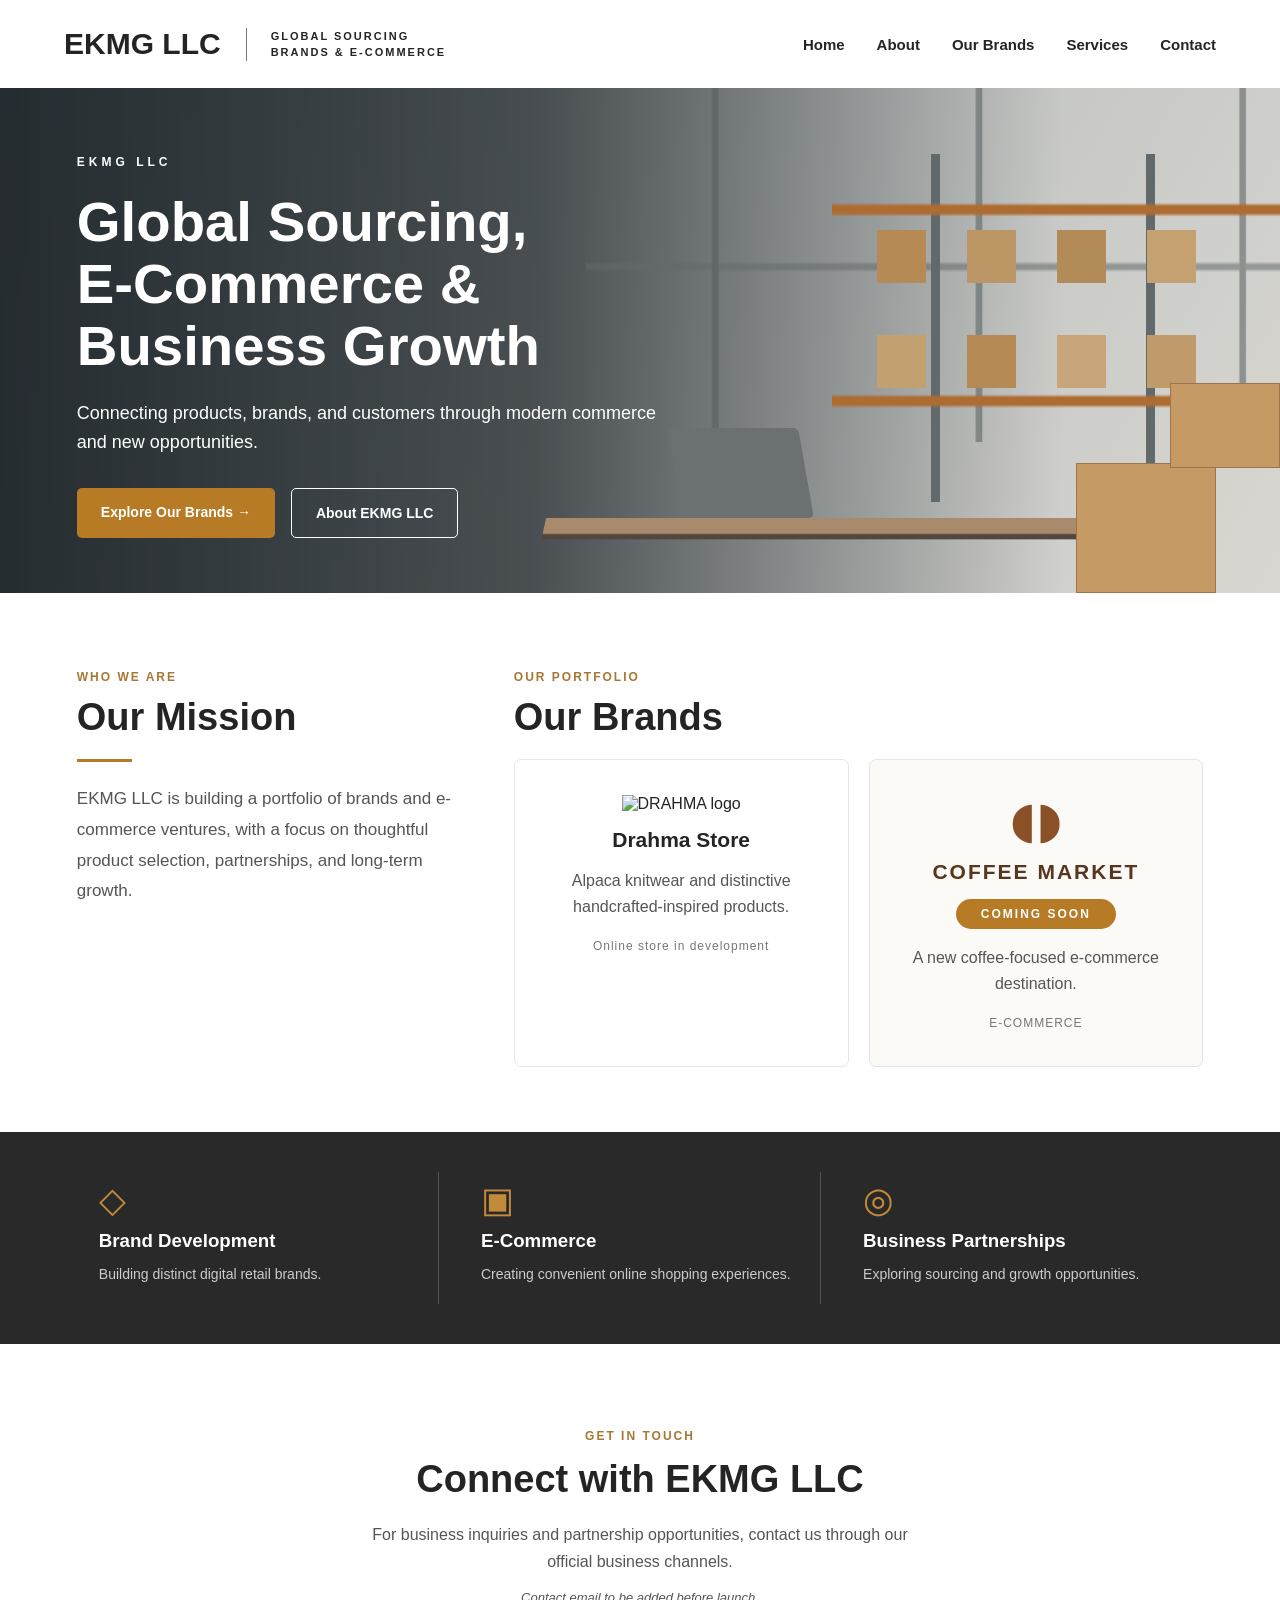
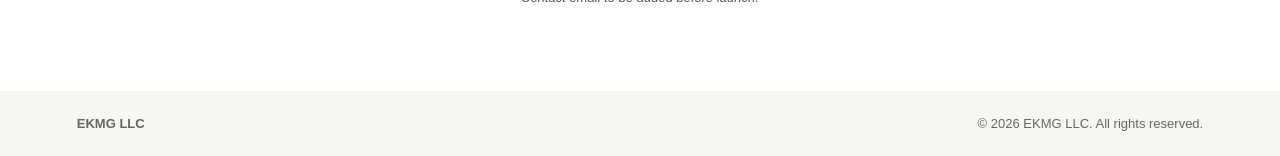
==== index.html @ 6b318850 "Add files via upload" ====
<!doctype html><html lang="en"><head><meta charset="utf-8"><meta name="viewport" content="width=device-width,initial-scale=1"><meta name="description" content="EKMG LLC — global sourcing, brands and e-commerce."><title>EKMG LLC | Brands & E-Commerce</title><link rel="stylesheet" href="styles.css"></head><body><header class="top"><a class="brand" href="#home">EKMG LLC <span>GLOBAL SOURCING<br>BRANDS & E-COMMERCE</span></a><button class="menu" aria-label="Toggle navigation" aria-expanded="false">☰</button><nav id="nav"><a href="#home">Home</a><a href="#about">About</a><a href="#brands">Our Brands</a><a href="#services">Services</a><a href="#contact">Contact</a></nav></header><main><section id="home" class="hero"><div class="scene" aria-hidden="true"><div class="windows"></div><div class="shelves"><i></i><i></i><i></i><i></i></div><div class="desk"></div><div class="laptop"></div><div class="box b1"></div><div class="box b2"></div></div><div class="hero-content"><p class="eyebrow">EKMG LLC</p><h1>Global Sourcing,<br>E-Commerce &<br>Business Growth</h1><p>Connecting products, brands, and customers through modern commerce and new opportunities.</p><div class="actions"><a class="btn gold" href="#brands">Explore Our Brands →</a><a class="btn outline" href="#about">About EKMG LLC</a></div></div></section><section class="intro" id="about"><div class="mission"><p class="eyebrow dark">WHO WE ARE</p><h2>Our Mission</h2><div class="rule"></div><p>EKMG LLC is building a portfolio of brands and e-commerce ventures, with a focus on thoughtful product selection, partnerships, and long-term growth.</p></div><div id="brands" class="brands"><p class="eyebrow dark">OUR PORTFOLIO</p><h2>Our Brands</h2><div class="brand-grid"><article class="brand-card"><img class="drahma" src="assets/drahma-logo.png" alt="DRAHMA logo"><h3>Drahma Store</h3><p>Alpaca knitwear and distinctive handcrafted-inspired products.</p><span class="small-note">Online store in development</span></article><article class="brand-card coffee"><div class="bean" aria-hidden="true">◖◗</div><h3>COFFEE MARKET</h3><span class="coming">COMING SOON</span><p>A new coffee-focused e-commerce destination.</p><span class="small-note">E-COMMERCE</span></article></div></div></section><section class="features" id="services"><div><span>◇</span><h3>Brand Development</h3><p>Building distinct digital retail brands.</p></div><div><span>▣</span><h3>E-Commerce</h3><p>Creating convenient online shopping experiences.</p></div><div><span>◎</span><h3>Business Partnerships</h3><p>Exploring sourcing and growth opportunities.</p></div></section><section id="contact" class="contact"><p class="eyebrow dark">GET IN TOUCH</p><h2>Connect with EKMG LLC</h2><p>For business inquiries and partnership opportunities, contact us through our official business channels.</p><p class="contact-note">Contact email to be added before launch.</p></section></main><footer><strong>EKMG LLC</strong><span>© <span id="year"></span> EKMG LLC. All rights reserved.</span></footer><script src="script.js"></script></body></html>
---- styles.css ----
:root{--ink:#242424;--gold:#b77b26;--cream:#f7f6f3}*{box-sizing:border-box}html{scroll-behavior:smooth}body{margin:0;color:var(--ink);font-family:Arial,Helvetica,sans-serif;background:white}a{color:inherit;text-decoration:none}.top{min-height:88px;display:flex;align-items:center;justify-content:space-between;gap:24px;padding:18px max(5%,calc((100% - 1320px)/2));background:white}.brand{display:flex;align-items:center;gap:25px;font-weight:800;font-size:30px;white-space:nowrap}.brand span{border-left:1px solid #777;padding-left:24px;font-size:11px;letter-spacing:2px;line-height:1.5;font-weight:700}.top nav{display:flex;gap:32px;font-size:15px;font-weight:600}.top nav a:hover{color:var(--gold)}.menu{display:none}.hero{min-height:480px;position:relative;overflow:hidden;background:linear-gradient(90deg,rgba(22,29,33,.9),rgba(25,32,36,.72) 42%,rgba(31,39,42,.05) 83%),linear-gradient(120deg,#aab2b6,#e2e0da);display:flex;align-items:center}.hero-content{position:relative;z-index:2;color:white;padding:55px max(6%,calc((100% - 1320px)/2));max-width:850px}.eyebrow{letter-spacing:4px;font-size:12px;font-weight:700}.eyebrow.dark{color:#a77734;letter-spacing:2px}.hero h1{font-size:clamp(36px,4.4vw,64px);line-height:1.1;margin:22px 0}.hero-content>p:not(.eyebrow){max-width:580px;font-size:18px;line-height:1.6}.actions{display:flex;gap:16px;flex-wrap:wrap;margin-top:32px}.btn{display:inline-block;padding:16px 24px;border-radius:5px;font-weight:700;font-size:14px}.gold{background:var(--gold);color:white}.outline{border:1px solid white;color:white}.scene{position:absolute;inset:0;overflow:hidden}.windows{position:absolute;left:45%;right:0;top:0;height:70%;background:repeating-linear-gradient(90deg,transparent 0 18%,#555d5d 18.3% 19%,transparent 19.2% 38%),repeating-linear-gradient(0deg,transparent 0 48%,#646b6b 49% 50%,transparent 51% 100%);border-left:10px solid #53595a;opacity:.55}.shelves{position:absolute;left:65%;right:0;top:13%;bottom:18%;background:repeating-linear-gradient(0deg,transparent 0 27%,#ad6c31 28% 30%,transparent 31% 55%),repeating-linear-gradient(90deg,transparent 0 22%,#62696b 22% 24%,transparent 24% 48%)}.shelves i{position:absolute;width:11%;height:15%;background:#b58a55;top:22%;left:10%;box-shadow:90px 0 #bc9665,180px 0 #b38b59,270px 0 #c5a071,0 105px #c3a070,90px 105px #b58a55,180px 105px #c7a579,270px 105px #c09a6b}.desk{position:absolute;bottom:0;right:15%;height:15%;width:43%;background:linear-gradient(#a88b6c 0 20%,#51473c 22% 27%,transparent 29%);transform:skew(-12deg)}.laptop{position:absolute;bottom:15%;right:37%;width:130px;height:90px;background:#6b7070;transform:skew(10deg);border-radius:5px}.box{position:absolute;background:#c69a65;right:5%;bottom:0;width:140px;height:130px;box-shadow:inset 0 0 0 1px #9d744b}.b2{right:0;bottom:125px;width:110px;height:85px}.intro{max-width:1380px;margin:auto;display:grid;grid-template-columns:1fr 1.8fr;gap:54px;padding:65px 6%}.intro h2,.contact h2{font-size:38px;margin:12px 0 20px}.mission p:not(.eyebrow){line-height:1.8;color:#555;font-size:17px}.rule{width:55px;height:3px;background:var(--gold);margin-bottom:22px}.brand-grid{display:grid;grid-template-columns:1fr 1fr;gap:20px}.brand-card{text-align:center;border:1px solid #e9e6e1;border-radius:7px;padding:35px 22px;min-height:290px}.brand-card .drahma{width:100%;height:90px;object-fit:contain}.brand-card h3{font-size:21px;margin:15px 0}.brand-card p{line-height:1.6;color:#555}.small-note{font-size:12px;letter-spacing:1px;color:#777}.coffee{background:#fcfaf7}.coffee h3{letter-spacing:2px;color:#58361e}.bean{font-size:50px;color:#8a5127;line-height:1}.coming{display:inline-block;border-radius:30px;background:var(--gold);color:white;padding:8px 25px;font-size:12px;font-weight:700;letter-spacing:2px}.features{display:grid;grid-template-columns:repeat(3,1fr);gap:20px;background:#292929;color:white;padding:40px 6%}.features>div{padding:8px 22px;border-right:1px solid #555}.features>div:last-child{border:0}.features span{color:#c38a3a;font-size:35px}.features h3{margin:10px 0}.features p{color:#ccc;font-size:14px}.contact{text-align:center;padding:70px 20px}.contact p{max-width:560px;margin:12px auto;line-height:1.7;color:#555}.contact-note{font-style:italic;font-size:13px}footer{display:flex;justify-content:space-between;gap:20px;background:var(--cream);padding:25px 6%;font-size:13px;color:#666}@media(max-width:900px){.top{flex-wrap:wrap}.menu{display:block;border:0;background:#f1efeb;padding:10px 14px;font-size:22px;cursor:pointer}.top nav{display:none;width:100%;flex-direction:column;gap:15px;padding:12px 0}.top nav.open{display:flex}.intro{grid-template-columns:1fr}.hero{min-height:520px}.hero-content{padding:45px 6%}.scene{opacity:.65}}@media(max-width:560px){.brand{font-size:22px;gap:10px}.brand span{font-size:8px;padding-left:10px}.brand-grid,.features{grid-template-columns:1fr}.features>div{border-right:0;border-bottom:1px solid #555}.hero h1{font-size:37px}.hero-content>p:not(.eyebrow){font-size:16px}footer{flex-direction:column}.intro{padding:45px 6%}}
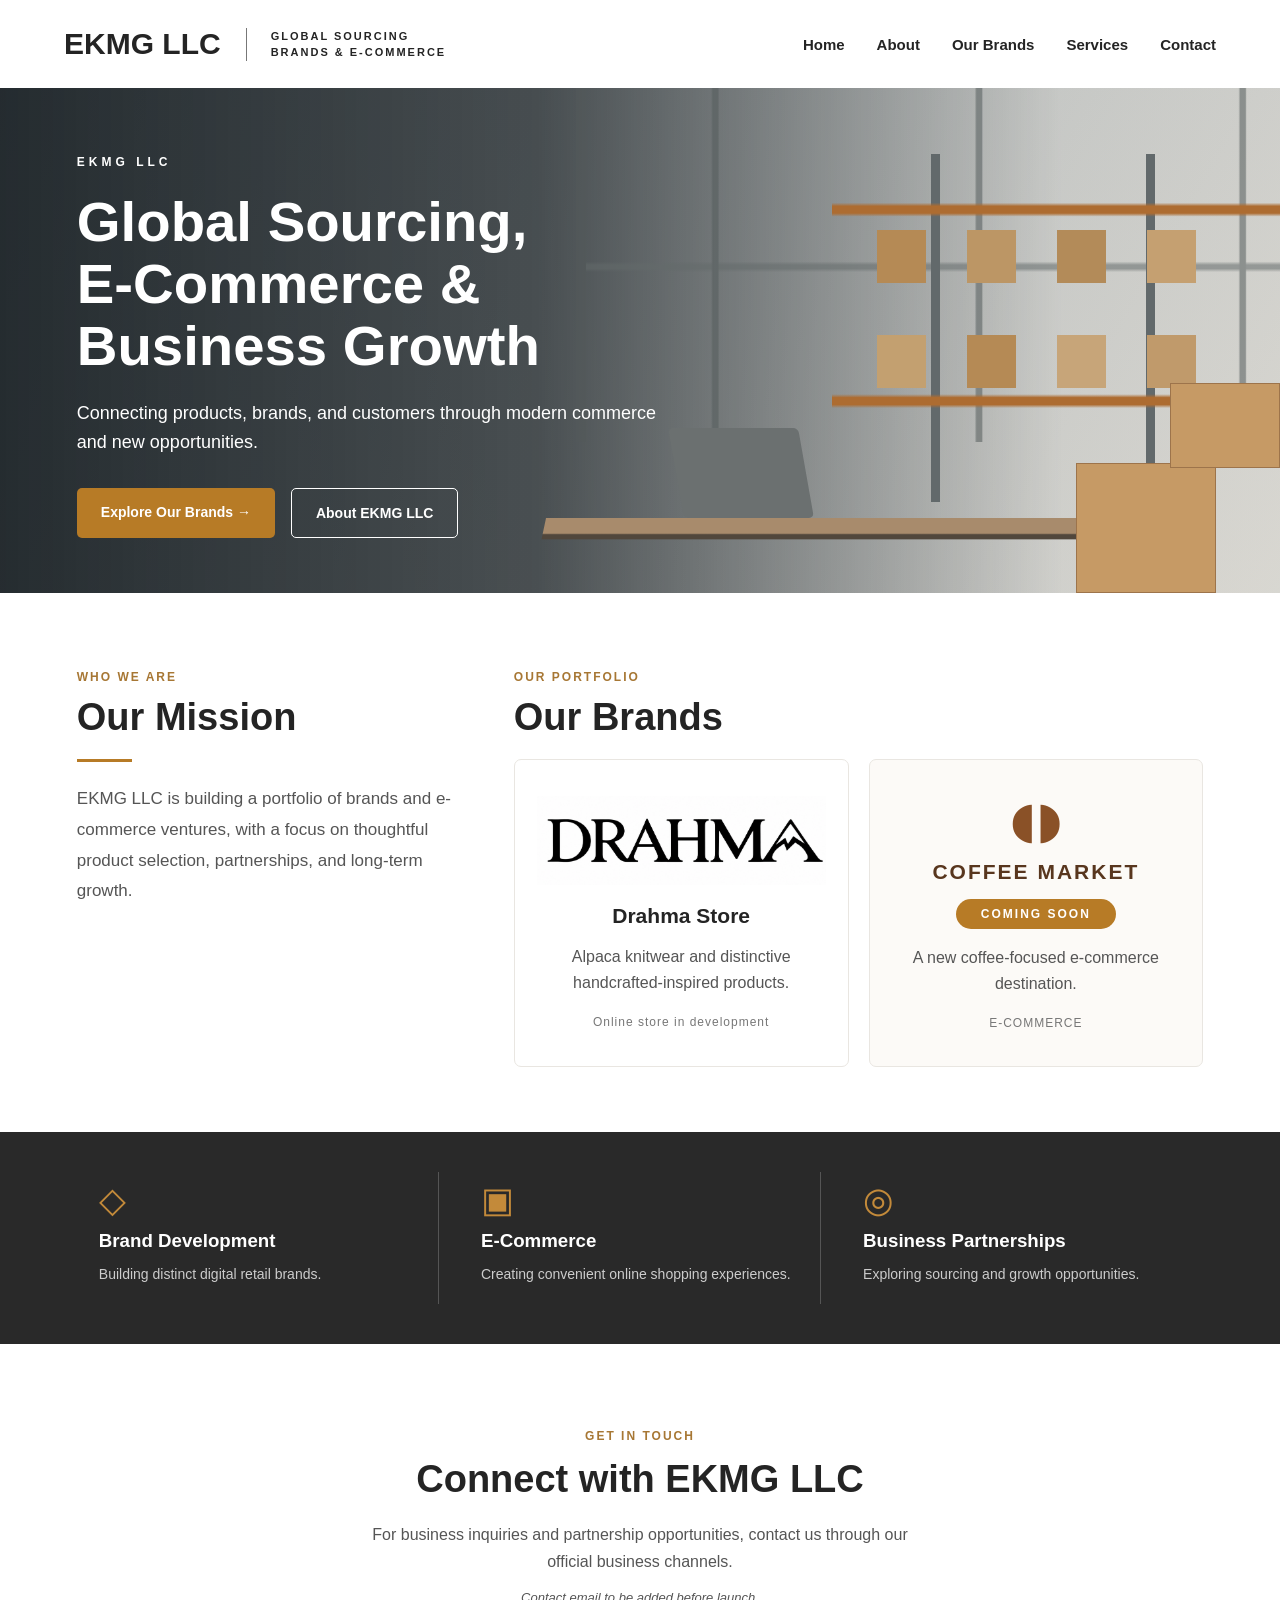
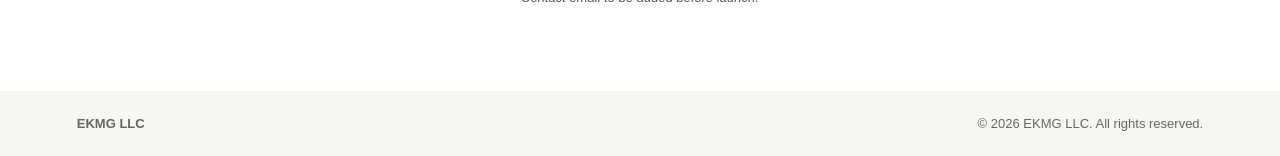
==== commit d3637f98: "Update index.html" ====
--- a/index.html
+++ b/index.html
@@ -1 +1,127 @@
-<!doctype html><html lang="en"><head><meta charset="utf-8"><meta name="viewport" content="width=device-width,initial-scale=1"><meta name="description" content="EKMG LLC — global sourcing, brands and e-commerce."><title>EKMG LLC | Brands & E-Commerce</title><link rel="stylesheet" href="styles.css"></head><body><header class="top"><a class="brand" href="#home">EKMG LLC <span>GLOBAL SOURCING<br>BRANDS & E-COMMERCE</span></a><button class="menu" aria-label="Toggle navigation" aria-expanded="false">☰</button><nav id="nav"><a href="#home">Home</a><a href="#about">About</a><a href="#brands">Our Brands</a><a href="#services">Services</a><a href="#contact">Contact</a></nav></header><main><section id="home" class="hero"><div class="scene" aria-hidden="true"><div class="windows"></div><div class="shelves"><i></i><i></i><i></i><i></i></div><div class="desk"></div><div class="laptop"></div><div class="box b1"></div><div class="box b2"></div></div><div class="hero-content"><p class="eyebrow">EKMG LLC</p><h1>Global Sourcing,<br>E-Commerce &<br>Business Growth</h1><p>Connecting products, brands, and customers through modern commerce and new opportunities.</p><div class="actions"><a class="btn gold" href="#brands">Explore Our Brands →</a><a class="btn outline" href="#about">About EKMG LLC</a></div></div></section><section class="intro" id="about"><div class="mission"><p class="eyebrow dark">WHO WE ARE</p><h2>Our Mission</h2><div class="rule"></div><p>EKMG LLC is building a portfolio of brands and e-commerce ventures, with a focus on thoughtful product selection, partnerships, and long-term growth.</p></div><div id="brands" class="brands"><p class="eyebrow dark">OUR PORTFOLIO</p><h2>Our Brands</h2><div class="brand-grid"><article class="brand-card"><img class="drahma" src="assets/drahma-logo.png" alt="DRAHMA logo"><h3>Drahma Store</h3><p>Alpaca knitwear and distinctive handcrafted-inspired products.</p><span class="small-note">Online store in development</span></article><article class="brand-card coffee"><div class="bean" aria-hidden="true">◖◗</div><h3>COFFEE MARKET</h3><span class="coming">COMING SOON</span><p>A new coffee-focused e-commerce destination.</p><span class="small-note">E-COMMERCE</span></article></div></div></section><section class="features" id="services"><div><span>◇</span><h3>Brand Development</h3><p>Building distinct digital retail brands.</p></div><div><span>▣</span><h3>E-Commerce</h3><p>Creating convenient online shopping experiences.</p></div><div><span>◎</span><h3>Business Partnerships</h3><p>Exploring sourcing and growth opportunities.</p></div></section><section id="contact" class="contact"><p class="eyebrow dark">GET IN TOUCH</p><h2>Connect with EKMG LLC</h2><p>For business inquiries and partnership opportunities, contact us through our official business channels.</p><p class="contact-note">Contact email to be added before launch.</p></section></main><footer><strong>EKMG LLC</strong><span>© <span id="year"></span> EKMG LLC. All rights reserved.</span></footer><script src="script.js"></script></body></html>
+
+<!doctype html>
+<html lang="en">
+<head>
+  <meta charset="utf-8">
+  <meta name="viewport" content="width=device-width, initial-scale=1">
+  <meta name="description" content="EKMG LLC — global sourcing, brands and e-commerce.">
+  <title>EKMG LLC | Brands & E-Commerce</title>
+  <link rel="stylesheet" href="styles.css">
+</head>
+
+<body>
+  <header class="top">
+    <a class="brand" href="#home">
+      EKMG LLC
+      <span>GLOBAL SOURCING<br>BRANDS & E-COMMERCE</span>
+    </a>
+
+    <button class="menu" aria-label="Toggle navigation" aria-expanded="false">☰</button>
+
+    <nav id="nav">
+      <a href="#home">Home</a>
+      <a href="#about">About</a>
+      <a href="#brands">Our Brands</a>
+      <a href="#services">Services</a>
+      <a href="#contact">Contact</a>
+    </nav>
+  </header>
+
+  <main>
+    <section id="home" class="hero">
+      <div class="scene" aria-hidden="true">
+        <div class="windows"></div>
+        <div class="shelves">
+          <i></i><i></i><i></i><i></i>
+        </div>
+        <div class="desk"></div>
+        <div class="laptop"></div>
+        <div class="box b1"></div>
+        <div class="box b2"></div>
+      </div>
+
+      <div class="hero-content">
+        <p class="eyebrow">EKMG LLC</p>
+        <h1>Global Sourcing,<br>E-Commerce &<br>Business Growth</h1>
+        <p>Connecting products, brands, and customers through modern commerce and new opportunities.</p>
+
+        <div class="actions">
+          <a class="btn gold" href="#brands">Explore Our Brands →</a>
+          <a class="btn outline" href="#about">About EKMG LLC</a>
+        </div>
+      </div>
+    </section>
+
+    <section class="intro" id="about">
+      <div class="mission">
+        <p class="eyebrow dark">WHO WE ARE</p>
+        <h2>Our Mission</h2>
+        <div class="rule"></div>
+        <p>EKMG LLC is building a portfolio of brands and e-commerce ventures, with a focus on thoughtful product selection, partnerships, and long-term growth.</p>
+      </div>
+
+      <div id="brands" class="brands">
+        <p class="eyebrow dark">OUR PORTFOLIO</p>
+        <h2>Our Brands</h2>
+
+        <div class="brand-grid">
+          <!-- DRAHMA STORE -->
+          <article class="brand-card">
+            <img
+              class="drahma"
+              src="drahma-logo.png"
+              alt="DRAHMA Store logo"
+            >
+            <h3>Drahma Store</h3>
+            <p>Alpaca knitwear and distinctive handcrafted-inspired products.</p>
+            <span class="small-note">Online store in development</span>
+          </article>
+
+          <!-- COFFEE MARKET -->
+          <article class="brand-card coffee">
+            <div class="bean" aria-hidden="true">◖◗</div>
+            <h3>COFFEE MARKET</h3>
+            <span class="coming">COMING SOON</span>
+            <p>A new coffee-focused e-commerce destination.</p>
+            <span class="small-note">E-COMMERCE</span>
+          </article>
+        </div>
+      </div>
+    </section>
+
+    <section class="features" id="services">
+      <div>
+        <span>◇</span>
+        <h3>Brand Development</h3>
+        <p>Building distinct digital retail brands.</p>
+      </div>
+
+      <div>
+        <span>▣</span>
+        <h3>E-Commerce</h3>
+        <p>Creating convenient online shopping experiences.</p>
+      </div>
+
+      <div>
+        <span>◎</span>
+        <h3>Business Partnerships</h3>
+        <p>Exploring sourcing and growth opportunities.</p>
+      </div>
+    </section>
+
+    <section id="contact" class="contact">
+      <p class="eyebrow dark">GET IN TOUCH</p>
+      <h2>Connect with EKMG LLC</h2>
+      <p>For business inquiries and partnership opportunities, contact us through our official business channels.</p>
+      <p class="contact-note">Contact email to be added before launch.</p>
+    </section>
+  </main>
+
+  <footer>
+    <strong>EKMG LLC</strong>
+    <span>© <span id="year"></span> EKMG LLC. All rights reserved.</span>
+  </footer>
+
+  <script src="script.js"></script>
+</body>
+</html>
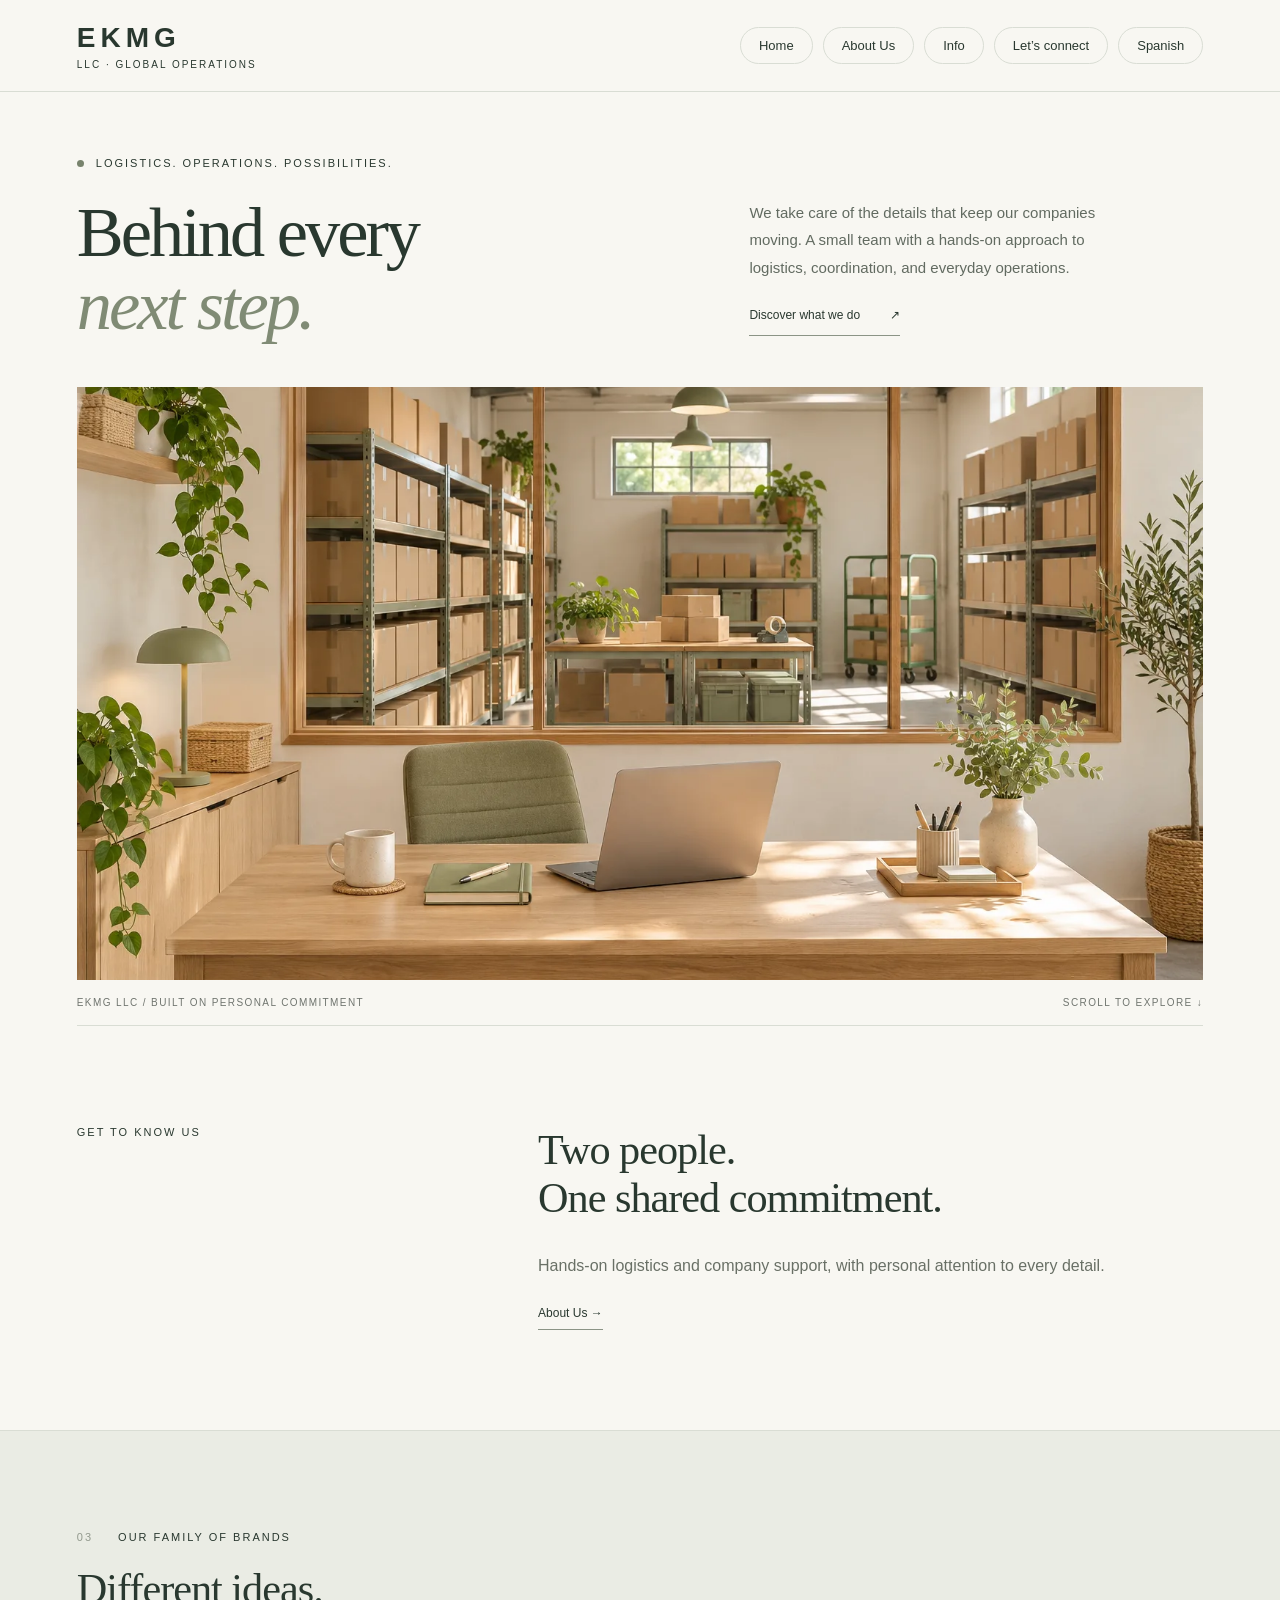
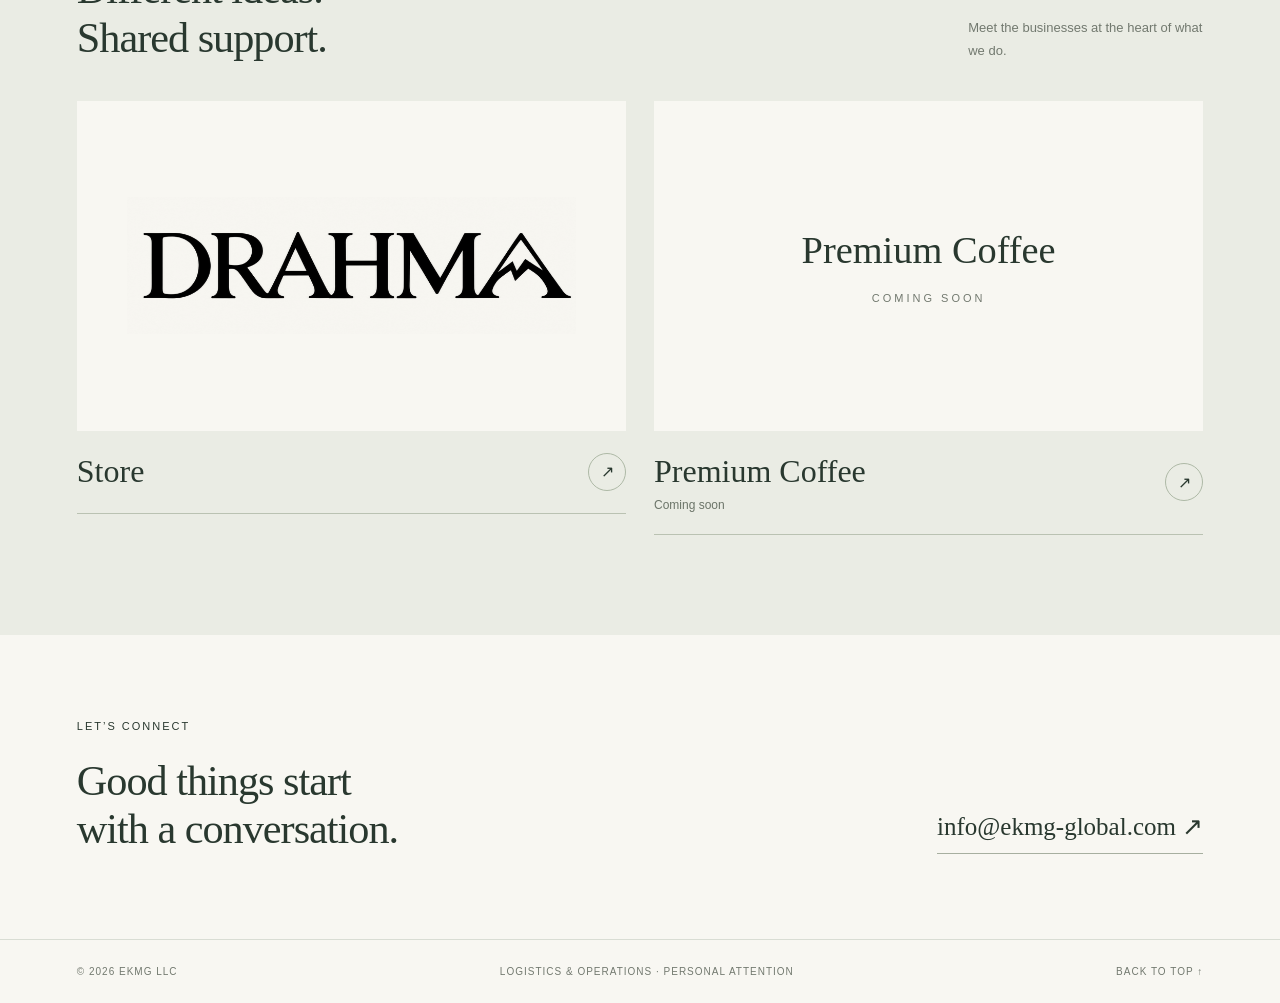
==== commit b73a9aa3: "Replace website with latest bilingual EKMG LLC site" ====
--- a/index.html
+++ b/index.html
@@ -1,127 +1,13 @@
+<!doctype html>
+<html lang="en"><head><meta charset="utf-8"><meta name="viewport" content="width=device-width, initial-scale=1"><meta name="description" content="EKMG LLC is a two-person team supporting our companies through hands-on logistics, coordination, and everyday operations."><title>EKMG LLC — Behind every next step.</title><style>
+:root{--ink:#29382f;--paper:#f8f7f2;--muted:#70756f;--line:#d9ddd4}*{box-sizing:border-box}html{scroll-behavior:smooth;scroll-padding-top:95px}body{margin:0;background:var(--paper);color:var(--ink);font-family:Arial,Helvetica,sans-serif}a{color:inherit;text-decoration:none}button{font:inherit}header{height:92px;padding:0 6%;display:flex;align-items:center;justify-content:space-between;background:var(--paper);border-bottom:1px solid var(--line)}.logo{font-size:28px;letter-spacing:5px;font-weight:700}.logo small{font-size:10px;letter-spacing:2px;display:block;margin-top:5px;font-weight:400}nav{display:flex;gap:32px;font-size:13px}nav a:hover,.email:hover{text-decoration:underline;text-underline-offset:5px}.contact{border:1px solid #a9b2a7;padding:12px 20px}.hero{padding:65px 6% 0}.eyebrow{font-size:11px;letter-spacing:2px;text-transform:uppercase;display:flex;align-items:center;gap:12px}.eyebrow:before{content:'';height:7px;width:7px;background:#78836d;border-radius:50%}.hero-top{display:grid;grid-template-columns:1.35fr 1fr;gap:60px;align-items:end;margin:27px 0 46px}h1,h2,h3,p{margin:0}h1,h2{font-family:Georgia,'Times New Roman',serif;font-weight:400}h1{font-size:clamp(48px,5.5vw,84px);line-height:1.03;letter-spacing:-3px}h1 em{font-weight:400;color:#808b75}.intro{max-width:380px;padding-bottom:5px;font-size:15px;line-height:1.85;color:#626b61}.text-link{display:inline-flex;gap:30px;color:var(--ink);margin-top:22px;font-size:12px;border-bottom:1px solid #8b9486;padding-bottom:9px}.hero-image{position:relative;height:440px;overflow:hidden}.hero-image img{width:100%;height:100%;object-fit:cover;object-position:center 55%;filter:saturate(.55)}.image-caption{position:absolute;bottom:20px;left:24px;color:white;font-size:11px;letter-spacing:1px;text-shadow:0 1px 7px #222}.hero-foot{display:flex;justify-content:space-between;padding:17px 0;border-bottom:1px solid var(--line);font-size:10px;letter-spacing:1.4px;color:var(--muted)}section{padding:100px 6%}.about{display:grid;grid-template-columns:1fr 1.7fr;gap:70px;border-bottom:1px solid var(--line)}.section-label{font-size:11px;letter-spacing:2px;text-transform:uppercase}.section-label span{color:#92998d;margin-right:20px}h2{font-size:clamp(34px,3.3vw,51px);line-height:1.15;letter-spacing:-1px}.about p{margin-top:28px;max-width:650px;font-size:16px;line-height:1.9;color:#697066}.services-heading{display:flex;justify-content:space-between;align-items:start;margin-bottom:50px}.services-heading h2{max-width:540px}.services{display:grid;grid-template-columns:repeat(3,1fr);gap:38px}.service{padding-top:24px;border-top:1px solid #9ea697}.service .number{font:italic 28px Georgia;color:#8b957f}.service h3{font-size:19px;font-weight:400;margin:25px 0 14px}.service p{font-size:14px;line-height:1.85;color:#697066;max-width:320px}.brands{background:#eaece4}.brands-heading{display:flex;justify-content:space-between;align-items:end;margin-bottom:38px}.brands-heading p{font-size:13px;color:#72796f;max-width:235px;line-height:1.8}.brands-heading h2{margin-top:22px}.brand-grid{display:grid;grid-template-columns:1fr 1fr;gap:28px}.brand{display:block;border:0;background:transparent;text-align:left;color:var(--ink);cursor:pointer;padding:0;width:100%}.brand-image{height:330px;overflow:hidden;position:relative}.brand img{width:100%;height:100%;object-fit:cover;filter:saturate(.55);transition:transform .5s}.brand:hover img{transform:scale(1.035)}.badge{position:absolute;top:19px;left:19px;background:#f8f7f2;padding:9px 13px;text-transform:uppercase;letter-spacing:1.4px;font-size:9px}.brand-info{display:flex;justify-content:space-between;align-items:center;border-bottom:1px solid #bac2b2;padding:22px 0}.brand h3{font:32px Georgia}.brand-info p{margin-top:8px;color:#6b7468;font-size:12px}.arrow{width:38px;height:38px;border:1px solid #aeb9a6;border-radius:50%;display:grid;place-items:center}.reach{display:flex;justify-content:space-between;align-items:end;padding:85px 6%}.reach h2{margin-top:25px}.email{font:25px Georgia;border-bottom:1px solid #a7afa0;padding-bottom:12px}footer{padding:26px 6%;border-top:1px solid var(--line);display:flex;justify-content:space-between;align-items:center;color:#72796f;font-size:10px;letter-spacing:1px}dialog{border:1px solid var(--line);background:var(--paper);color:var(--ink);max-width:480px;padding:40px}dialog::backdrop{background:#18251dc4}dialog h2{font-size:38px}dialog p{line-height:1.8;margin:20px 0;color:#687061}dialog button{padding:10px 18px;background:var(--ink);color:white;border:0;cursor:pointer}a:focus-visible,button:focus-visible{outline:2px solid #627551;outline-offset:6px}@media(max-width:700px){header{height:auto;min-height:100px;flex-wrap:wrap;gap:20px;padding:20px 6%}nav{gap:19px;font-size:12px}.contact{display:none}.hero{padding-top:40px}.hero-top{grid-template-columns:1fr;gap:25px;margin-bottom:30px}h1{letter-spacing:-2px}.hero-image{height:310px}.hero-foot{font-size:8px}.about{grid-template-columns:1fr;gap:30px}section{padding:65px 6%}.services-heading,.brands-heading{display:block}.services-heading h2{margin-top:25px}.services{grid-template-columns:1fr;gap:35px}.service p{max-width:none}.brands-heading p{margin-top:20px}.brand-grid{grid-template-columns:1fr;gap:36px}.brand-image{height:300px}.reach{display:block;padding:65px 6%}.email{display:inline-block;font-size:22px;margin-top:35px}footer{gap:20px;align-items:start;line-height:1.8} }
+nav a{border:1px solid var(--line);border-radius:24px;padding:10px 18px}nav a:hover{background:#eaece4;text-decoration:none}nav{gap:10px}.brand .brand-logo{width:190px;height:auto;object-fit:contain;filter:none;mix-blend-mode:multiply}.hero-image{height:auto;aspect-ratio:1.9}.hero-image img{object-position:center;filter:none}.brand-image img{filter:none}.page-intro{padding:70px 6% 0}.page-intro h1{font-size:60px}.about-button{margin-top:25px}@media(max-width:700px){nav a{padding:8px 12px}.hero-image{aspect-ratio:1.35}.page-intro h1{font-size:44px}}.logo-only,.coffee-only{background:#f8f7f2;display:flex;align-items:center;justify-content:center;padding:50px}.brand .logo-only img{height:auto;width:100%;object-fit:contain;mix-blend-mode:multiply;transform:none}.coffee-only{flex-direction:column;gap:20px}.coffee-only span{font:clamp(28px,3vw,44px) Georgia,serif}.coffee-only small{font-size:11px;text-transform:uppercase;letter-spacing:3px;color:#72796f}nav{flex-wrap:wrap}header{gap:18px}@media(min-width:701px) and (max-width:1100px){header{height:auto;min-height:92px;flex-wrap:wrap;padding-top:20px;padding-bottom:20px}}@media(max-width:700px){nav{gap:7px;font-size:11px}nav a{padding:8px 10px}}</style></head><body>
+<header><a class="logo" href="index.html" aria-label="EKMG LLC home">EKMG<small>LLC · GLOBAL OPERATIONS</small></a><nav aria-label="Main navigation"><a href="index.html">Home</a><a href="about.html">About Us</a><a href="info.html">Info</a><a href="mailto:info@ekmg-global.com">Let’s connect</a><a href="index-es.html" lang="es" hreflang="es">Spanish</a></nav></header>
+<main><div class="hero" id="home"><div class="eyebrow">Logistics. Operations. Possibilities.</div><div class="hero-top"><h1>Behind every<br><em>next step.</em></h1><div class="intro">We take care of the details that keep our companies moving. A small team with a hands-on approach to logistics, coordination, and everyday operations.<br><a class="text-link" href="info.html">Discover what we do <span>↗</span></a></div></div><div class="hero-image"><img src="assets/warehouse.webp" alt="A cozy desk overlooking a small warehouse with neatly arranged boxes"></div><div class="hero-foot"><span>EKMG LLC / BUILT ON PERSONAL COMMITMENT</span><span>SCROLL TO EXPLORE ↓</span></div></div>
+<section class="about"><div class="section-label">Get to know us</div><div><h2>Two people.<br>One shared commitment.</h2><p>Hands-on logistics and company support, with personal attention to every detail.</p><a class="text-link about-button" href="about.html">About Us →</a></div></section>
 
-<!doctype html>
-<html lang="en">
-<head>
-  <meta charset="utf-8">
-  <meta name="viewport" content="width=device-width, initial-scale=1">
-  <meta name="description" content="EKMG LLC — global sourcing, brands and e-commerce.">
-  <title>EKMG LLC | Brands & E-Commerce</title>
-  <link rel="stylesheet" href="styles.css">
-</head>
-
-<body>
-  <header class="top">
-    <a class="brand" href="#home">
-      EKMG LLC
-      <span>GLOBAL SOURCING<br>BRANDS & E-COMMERCE</span>
-    </a>
-
-    <button class="menu" aria-label="Toggle navigation" aria-expanded="false">☰</button>
-
-    <nav id="nav">
-      <a href="#home">Home</a>
-      <a href="#about">About</a>
-      <a href="#brands">Our Brands</a>
-      <a href="#services">Services</a>
-      <a href="#contact">Contact</a>
-    </nav>
-  </header>
-
-  <main>
-    <section id="home" class="hero">
-      <div class="scene" aria-hidden="true">
-        <div class="windows"></div>
-        <div class="shelves">
-          <i></i><i></i><i></i><i></i>
-        </div>
-        <div class="desk"></div>
-        <div class="laptop"></div>
-        <div class="box b1"></div>
-        <div class="box b2"></div>
-      </div>
-
-      <div class="hero-content">
-        <p class="eyebrow">EKMG LLC</p>
-        <h1>Global Sourcing,<br>E-Commerce &<br>Business Growth</h1>
-        <p>Connecting products, brands, and customers through modern commerce and new opportunities.</p>
-
-        <div class="actions">
-          <a class="btn gold" href="#brands">Explore Our Brands →</a>
-          <a class="btn outline" href="#about">About EKMG LLC</a>
-        </div>
-      </div>
-    </section>
-
-    <section class="intro" id="about">
-      <div class="mission">
-        <p class="eyebrow dark">WHO WE ARE</p>
-        <h2>Our Mission</h2>
-        <div class="rule"></div>
-        <p>EKMG LLC is building a portfolio of brands and e-commerce ventures, with a focus on thoughtful product selection, partnerships, and long-term growth.</p>
-      </div>
-
-      <div id="brands" class="brands">
-        <p class="eyebrow dark">OUR PORTFOLIO</p>
-        <h2>Our Brands</h2>
-
-        <div class="brand-grid">
-          <!-- DRAHMA STORE -->
-          <article class="brand-card">
-            <img
-              class="drahma"
-              src="drahma-logo.png"
-              alt="DRAHMA Store logo"
-            >
-            <h3>Drahma Store</h3>
-            <p>Alpaca knitwear and distinctive handcrafted-inspired products.</p>
-            <span class="small-note">Online store in development</span>
-          </article>
-
-          <!-- COFFEE MARKET -->
-          <article class="brand-card coffee">
-            <div class="bean" aria-hidden="true">◖◗</div>
-            <h3>COFFEE MARKET</h3>
-            <span class="coming">COMING SOON</span>
-            <p>A new coffee-focused e-commerce destination.</p>
-            <span class="small-note">E-COMMERCE</span>
-          </article>
-        </div>
-      </div>
-    </section>
-
-    <section class="features" id="services">
-      <div>
-        <span>◇</span>
-        <h3>Brand Development</h3>
-        <p>Building distinct digital retail brands.</p>
-      </div>
-
-      <div>
-        <span>▣</span>
-        <h3>E-Commerce</h3>
-        <p>Creating convenient online shopping experiences.</p>
-      </div>
-
-      <div>
-        <span>◎</span>
-        <h3>Business Partnerships</h3>
-        <p>Exploring sourcing and growth opportunities.</p>
-      </div>
-    </section>
-
-    <section id="contact" class="contact">
-      <p class="eyebrow dark">GET IN TOUCH</p>
-      <h2>Connect with EKMG LLC</h2>
-      <p>For business inquiries and partnership opportunities, contact us through our official business channels.</p>
-      <p class="contact-note">Contact email to be added before launch.</p>
-    </section>
-  </main>
-
-  <footer>
-    <strong>EKMG LLC</strong>
-    <span>© <span id="year"></span> EKMG LLC. All rights reserved.</span>
-  </footer>
-
-  <script src="script.js"></script>
-</body>
-</html>
+<section class="brands" id="brands"><div class="brands-heading"><div><div class="section-label"><span>03</span> Our family of brands</div><h2>Different ideas.<br>Shared support.</h2></div><p>Meet the businesses at the heart of what we do.</p></div><div class="brand-grid"><a href="#drahma" class="brand" data-brand="drahma"><div class="brand-image logo-only"><img src="assets/drahma-logo.png" alt="DRAHMA"></div><div class="brand-info"><div><h3>Store</h3></div><span class="arrow">↗</span></div></a><a href="#coffee" class="brand" data-brand="coffee"><div class="brand-image coffee-only"><span>Premium Coffee</span><small>Coming soon</small></div><div class="brand-info"><div><h3>Premium Coffee</h3><p>Coming soon</p></div><span class="arrow">↗</span></div></a></div></section>
+<section class="reach" id="contact"><div><div class="section-label">Let’s connect</div><h2>Good things start<br>with a conversation.</h2></div><a class="email" href="mailto:info@ekmg-global.com">info@ekmg-global.com ↗</a></section></main><footer><span>© 2026 EKMG LLC</span><span>LOGISTICS & OPERATIONS · PERSONAL ATTENTION</span><a href="index.html">BACK TO TOP ↑</a></footer>
+<dialog id="brand-dialog"><h2 id="dialog-title"></h2><p id="dialog-description"></p><a class="text-link" href="mailto:info@ekmg-global.com">Contact EKMG ↗</a><br><br><button id="close-dialog">Close</button></dialog><script>
+const modal=document.getElementById('brand-dialog');document.querySelectorAll('[data-brand]').forEach(link=>link.addEventListener('click',e=>{e.preventDefault();const coffee=link.dataset.brand==='coffee';document.getElementById('dialog-title').textContent=coffee?'Premium Coffee, coming soon.':'Discover Drahma.';document.getElementById('dialog-description').textContent=coffee?'A new coffee venture is on the way. Contact us for updates as we prepare for launch.':'Drahma is part of our family of companies. For store information and inquiries, contact our team while we prepare the direct store link.';modal.showModal()}));document.getElementById('close-dialog').onclick=()=>modal.close();modal.addEventListener('click',e=>{if(e.target===modal){const r=modal.getBoundingClientRect();if(e.clientX<r.left||e.clientX>r.right||e.clientY<r.top||e.clientY>r.bottom)modal.close()}});
+</script></body></html>
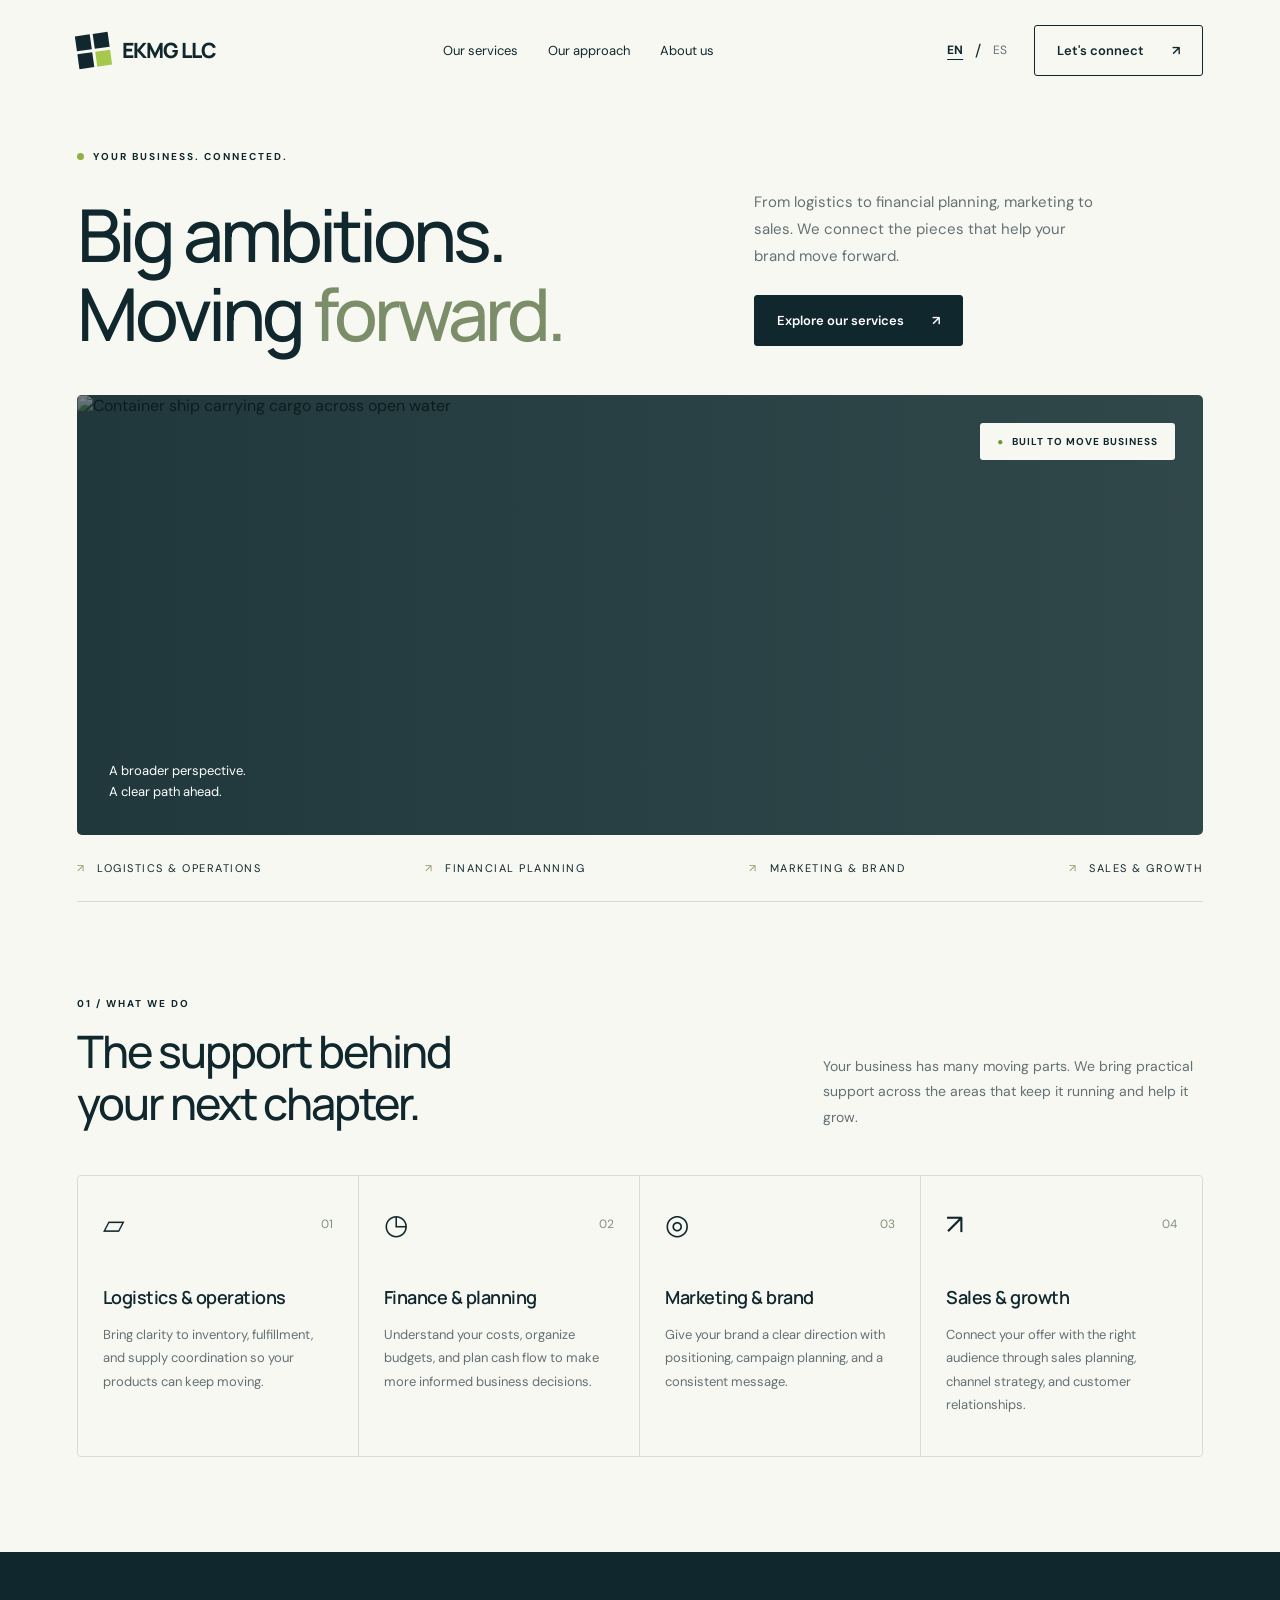
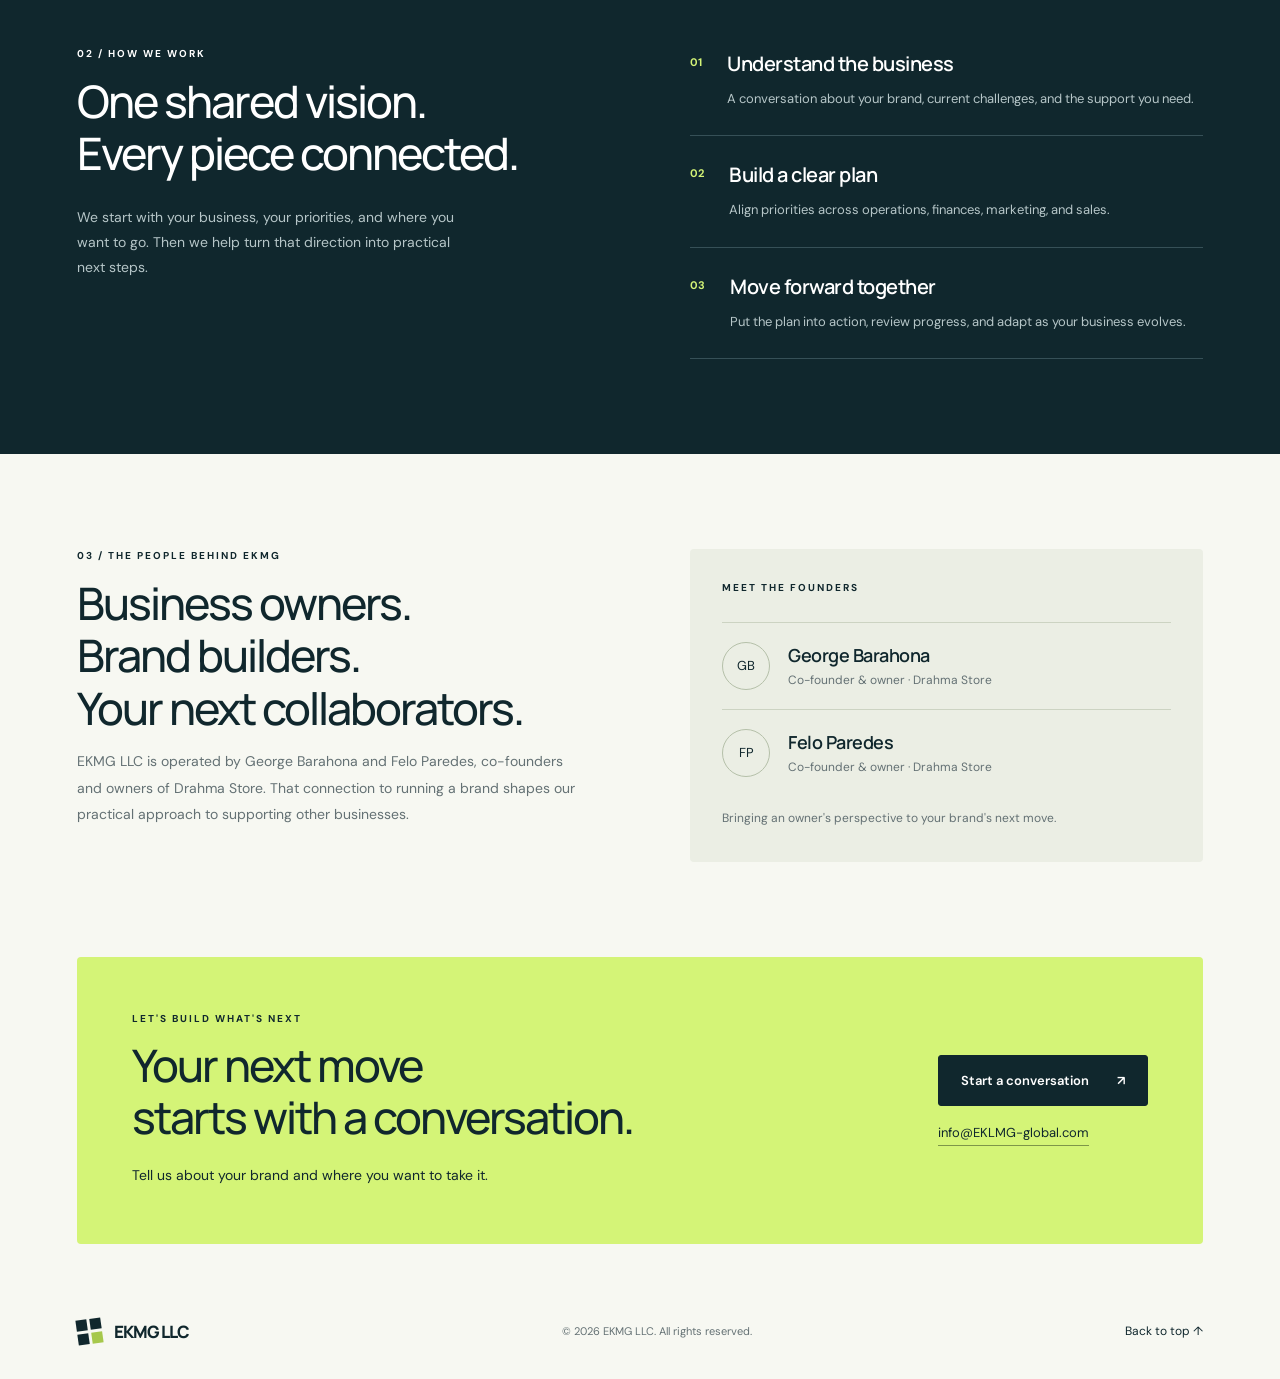
==== commit 0d34b63b: "Publish original bilingual EKMG LLC website design" ====
--- a/index.html
+++ b/index.html
@@ -1,13 +1,8 @@
-<!doctype html>
-<html lang="en"><head><meta charset="utf-8"><meta name="viewport" content="width=device-width, initial-scale=1"><meta name="description" content="EKMG LLC is a two-person team supporting our companies through hands-on logistics, coordination, and everyday operations."><title>EKMG LLC — Behind every next step.</title><style>
-:root{--ink:#29382f;--paper:#f8f7f2;--muted:#70756f;--line:#d9ddd4}*{box-sizing:border-box}html{scroll-behavior:smooth;scroll-padding-top:95px}body{margin:0;background:var(--paper);color:var(--ink);font-family:Arial,Helvetica,sans-serif}a{color:inherit;text-decoration:none}button{font:inherit}header{height:92px;padding:0 6%;display:flex;align-items:center;justify-content:space-between;background:var(--paper);border-bottom:1px solid var(--line)}.logo{font-size:28px;letter-spacing:5px;font-weight:700}.logo small{font-size:10px;letter-spacing:2px;display:block;margin-top:5px;font-weight:400}nav{display:flex;gap:32px;font-size:13px}nav a:hover,.email:hover{text-decoration:underline;text-underline-offset:5px}.contact{border:1px solid #a9b2a7;padding:12px 20px}.hero{padding:65px 6% 0}.eyebrow{font-size:11px;letter-spacing:2px;text-transform:uppercase;display:flex;align-items:center;gap:12px}.eyebrow:before{content:'';height:7px;width:7px;background:#78836d;border-radius:50%}.hero-top{display:grid;grid-template-columns:1.35fr 1fr;gap:60px;align-items:end;margin:27px 0 46px}h1,h2,h3,p{margin:0}h1,h2{font-family:Georgia,'Times New Roman',serif;font-weight:400}h1{font-size:clamp(48px,5.5vw,84px);line-height:1.03;letter-spacing:-3px}h1 em{font-weight:400;color:#808b75}.intro{max-width:380px;padding-bottom:5px;font-size:15px;line-height:1.85;color:#626b61}.text-link{display:inline-flex;gap:30px;color:var(--ink);margin-top:22px;font-size:12px;border-bottom:1px solid #8b9486;padding-bottom:9px}.hero-image{position:relative;height:440px;overflow:hidden}.hero-image img{width:100%;height:100%;object-fit:cover;object-position:center 55%;filter:saturate(.55)}.image-caption{position:absolute;bottom:20px;left:24px;color:white;font-size:11px;letter-spacing:1px;text-shadow:0 1px 7px #222}.hero-foot{display:flex;justify-content:space-between;padding:17px 0;border-bottom:1px solid var(--line);font-size:10px;letter-spacing:1.4px;color:var(--muted)}section{padding:100px 6%}.about{display:grid;grid-template-columns:1fr 1.7fr;gap:70px;border-bottom:1px solid var(--line)}.section-label{font-size:11px;letter-spacing:2px;text-transform:uppercase}.section-label span{color:#92998d;margin-right:20px}h2{font-size:clamp(34px,3.3vw,51px);line-height:1.15;letter-spacing:-1px}.about p{margin-top:28px;max-width:650px;font-size:16px;line-height:1.9;color:#697066}.services-heading{display:flex;justify-content:space-between;align-items:start;margin-bottom:50px}.services-heading h2{max-width:540px}.services{display:grid;grid-template-columns:repeat(3,1fr);gap:38px}.service{padding-top:24px;border-top:1px solid #9ea697}.service .number{font:italic 28px Georgia;color:#8b957f}.service h3{font-size:19px;font-weight:400;margin:25px 0 14px}.service p{font-size:14px;line-height:1.85;color:#697066;max-width:320px}.brands{background:#eaece4}.brands-heading{display:flex;justify-content:space-between;align-items:end;margin-bottom:38px}.brands-heading p{font-size:13px;color:#72796f;max-width:235px;line-height:1.8}.brands-heading h2{margin-top:22px}.brand-grid{display:grid;grid-template-columns:1fr 1fr;gap:28px}.brand{display:block;border:0;background:transparent;text-align:left;color:var(--ink);cursor:pointer;padding:0;width:100%}.brand-image{height:330px;overflow:hidden;position:relative}.brand img{width:100%;height:100%;object-fit:cover;filter:saturate(.55);transition:transform .5s}.brand:hover img{transform:scale(1.035)}.badge{position:absolute;top:19px;left:19px;background:#f8f7f2;padding:9px 13px;text-transform:uppercase;letter-spacing:1.4px;font-size:9px}.brand-info{display:flex;justify-content:space-between;align-items:center;border-bottom:1px solid #bac2b2;padding:22px 0}.brand h3{font:32px Georgia}.brand-info p{margin-top:8px;color:#6b7468;font-size:12px}.arrow{width:38px;height:38px;border:1px solid #aeb9a6;border-radius:50%;display:grid;place-items:center}.reach{display:flex;justify-content:space-between;align-items:end;padding:85px 6%}.reach h2{margin-top:25px}.email{font:25px Georgia;border-bottom:1px solid #a7afa0;padding-bottom:12px}footer{padding:26px 6%;border-top:1px solid var(--line);display:flex;justify-content:space-between;align-items:center;color:#72796f;font-size:10px;letter-spacing:1px}dialog{border:1px solid var(--line);background:var(--paper);color:var(--ink);max-width:480px;padding:40px}dialog::backdrop{background:#18251dc4}dialog h2{font-size:38px}dialog p{line-height:1.8;margin:20px 0;color:#687061}dialog button{padding:10px 18px;background:var(--ink);color:white;border:0;cursor:pointer}a:focus-visible,button:focus-visible{outline:2px solid #627551;outline-offset:6px}@media(max-width:700px){header{height:auto;min-height:100px;flex-wrap:wrap;gap:20px;padding:20px 6%}nav{gap:19px;font-size:12px}.contact{display:none}.hero{padding-top:40px}.hero-top{grid-template-columns:1fr;gap:25px;margin-bottom:30px}h1{letter-spacing:-2px}.hero-image{height:310px}.hero-foot{font-size:8px}.about{grid-template-columns:1fr;gap:30px}section{padding:65px 6%}.services-heading,.brands-heading{display:block}.services-heading h2{margin-top:25px}.services{grid-template-columns:1fr;gap:35px}.service p{max-width:none}.brands-heading p{margin-top:20px}.brand-grid{grid-template-columns:1fr;gap:36px}.brand-image{height:300px}.reach{display:block;padding:65px 6%}.email{display:inline-block;font-size:22px;margin-top:35px}footer{gap:20px;align-items:start;line-height:1.8} }
-nav a{border:1px solid var(--line);border-radius:24px;padding:10px 18px}nav a:hover{background:#eaece4;text-decoration:none}nav{gap:10px}.brand .brand-logo{width:190px;height:auto;object-fit:contain;filter:none;mix-blend-mode:multiply}.hero-image{height:auto;aspect-ratio:1.9}.hero-image img{object-position:center;filter:none}.brand-image img{filter:none}.page-intro{padding:70px 6% 0}.page-intro h1{font-size:60px}.about-button{margin-top:25px}@media(max-width:700px){nav a{padding:8px 12px}.hero-image{aspect-ratio:1.35}.page-intro h1{font-size:44px}}.logo-only,.coffee-only{background:#f8f7f2;display:flex;align-items:center;justify-content:center;padding:50px}.brand .logo-only img{height:auto;width:100%;object-fit:contain;mix-blend-mode:multiply;transform:none}.coffee-only{flex-direction:column;gap:20px}.coffee-only span{font:clamp(28px,3vw,44px) Georgia,serif}.coffee-only small{font-size:11px;text-transform:uppercase;letter-spacing:3px;color:#72796f}nav{flex-wrap:wrap}header{gap:18px}@media(min-width:701px) and (max-width:1100px){header{height:auto;min-height:92px;flex-wrap:wrap;padding-top:20px;padding-bottom:20px}}@media(max-width:700px){nav{gap:7px;font-size:11px}nav a{padding:8px 10px}}</style></head><body>
-<header><a class="logo" href="index.html" aria-label="EKMG LLC home">EKMG<small>LLC · GLOBAL OPERATIONS</small></a><nav aria-label="Main navigation"><a href="index.html">Home</a><a href="about.html">About Us</a><a href="info.html">Info</a><a href="mailto:info@ekmg-global.com">Let’s connect</a><a href="index-es.html" lang="es" hreflang="es">Spanish</a></nav></header>
-<main><div class="hero" id="home"><div class="eyebrow">Logistics. Operations. Possibilities.</div><div class="hero-top"><h1>Behind every<br><em>next step.</em></h1><div class="intro">We take care of the details that keep our companies moving. A small team with a hands-on approach to logistics, coordination, and everyday operations.<br><a class="text-link" href="info.html">Discover what we do <span>↗</span></a></div></div><div class="hero-image"><img src="assets/warehouse.webp" alt="A cozy desk overlooking a small warehouse with neatly arranged boxes"></div><div class="hero-foot"><span>EKMG LLC / BUILT ON PERSONAL COMMITMENT</span><span>SCROLL TO EXPLORE ↓</span></div></div>
-<section class="about"><div class="section-label">Get to know us</div><div><h2>Two people.<br>One shared commitment.</h2><p>Hands-on logistics and company support, with personal attention to every detail.</p><a class="text-link about-button" href="about.html">About Us →</a></div></section>
-
-<section class="brands" id="brands"><div class="brands-heading"><div><div class="section-label"><span>03</span> Our family of brands</div><h2>Different ideas.<br>Shared support.</h2></div><p>Meet the businesses at the heart of what we do.</p></div><div class="brand-grid"><a href="#drahma" class="brand" data-brand="drahma"><div class="brand-image logo-only"><img src="assets/drahma-logo.png" alt="DRAHMA"></div><div class="brand-info"><div><h3>Store</h3></div><span class="arrow">↗</span></div></a><a href="#coffee" class="brand" data-brand="coffee"><div class="brand-image coffee-only"><span>Premium Coffee</span><small>Coming soon</small></div><div class="brand-info"><div><h3>Premium Coffee</h3><p>Coming soon</p></div><span class="arrow">↗</span></div></a></div></section>
-<section class="reach" id="contact"><div><div class="section-label">Let’s connect</div><h2>Good things start<br>with a conversation.</h2></div><a class="email" href="mailto:info@ekmg-global.com">info@ekmg-global.com ↗</a></section></main><footer><span>© 2026 EKMG LLC</span><span>LOGISTICS & OPERATIONS · PERSONAL ATTENTION</span><a href="index.html">BACK TO TOP ↑</a></footer>
-<dialog id="brand-dialog"><h2 id="dialog-title"></h2><p id="dialog-description"></p><a class="text-link" href="mailto:info@ekmg-global.com">Contact EKMG ↗</a><br><br><button id="close-dialog">Close</button></dialog><script>
-const modal=document.getElementById('brand-dialog');document.querySelectorAll('[data-brand]').forEach(link=>link.addEventListener('click',e=>{e.preventDefault();const coffee=link.dataset.brand==='coffee';document.getElementById('dialog-title').textContent=coffee?'Premium Coffee, coming soon.':'Discover Drahma.';document.getElementById('dialog-description').textContent=coffee?'A new coffee venture is on the way. Contact us for updates as we prepare for launch.':'Drahma is part of our family of companies. For store information and inquiries, contact our team while we prepare the direct store link.';modal.showModal()}));document.getElementById('close-dialog').onclick=()=>modal.close();modal.addEventListener('click',e=>{if(e.target===modal){const r=modal.getBoundingClientRect();if(e.clientX<r.left||e.clientX>r.right||e.clientY<r.top||e.clientY>r.bottom)modal.close()}});
-</script></body></html>
+<!DOCTYPE html>
+<html lang="en"><head><meta charset="utf-8"><meta name="viewport" content="width=device-width,initial-scale=1"><meta name="description" content="EKMG LLC helps brands move forward with logistics, finance, marketing and sales support."><title>EKMG LLC — Built to move business forward</title><link rel="preconnect" href="https://fonts.googleapis.com"><link href="https://fonts.googleapis.com/css2?family=DM+Sans:wght@400;500;600;700&family=Manrope:wght@400;500;600;700;800&display=swap" rel="stylesheet"><link rel="stylesheet" href="styles.css"></head><body>
+<header><a class="logo" href="#" aria-label="EKMG LLC home"><span class="mark" aria-hidden="true"><i></i><i></i><i></i><i></i></span>EKMG LLC</a><nav><a href="#services" data-en="Our services" data-es="Servicios">Our services</a><a href="#approach" data-en="Our approach" data-es="Nuestro enfoque">Our approach</a><a href="#about" data-en="About us" data-es="Nosotros">About us</a></nav><div class="right"><div class="langs" aria-label="Language"><button class="active" data-lang="en" aria-pressed="true">EN</button><span>/</span><button data-lang="es" aria-pressed="false">ES</button></div><a class="btn" href="#contact"><span data-en="Let's connect" data-es="Conversemos">Let's connect</span> ↗</a></div></header>
+<main><section class="hero"><div class="eyebrow"><span class="dot"></span><span data-en="Your business. Connected." data-es="Tu negocio. Conectado.">Your business. Connected.</span></div><div class="hero-top"><h1 data-en="Big ambitions.<br>Moving <em>forward.</em>" data-es="Grandes metas.<br>Siempre <em>adelante.</em>">Big ambitions.<br>Moving <em>forward.</em></h1><div class="hero-copy"><p data-en="From logistics to financial planning, marketing to sales. We connect the pieces that help your brand move forward." data-es="De la logística a la planificación financiera, del marketing a las ventas. Conectamos las piezas que ayudan a tu marca a avanzar.">From logistics to financial planning, marketing to sales. We connect the pieces that help your brand move forward.</p><a href="#services" class="btn dark"><span data-en="Explore our services" data-es="Explora nuestros servicios">Explore our services</span> ↗</a></div></div><div class="hero-image"><img src="https://images.unsplash.com/photo-1494412519320-aa613dfb7738?auto=format&fit=crop&w=2200&q=85" alt="Container ship carrying cargo across open water" data-alt-en="Container ship carrying cargo across open water" data-alt-es="Buque portacontenedores transportando carga por el mar"><div class="image-tag"><span>●</span><b data-en="BUILT TO MOVE BUSINESS" data-es="IMPULSAMOS TU NEGOCIO">BUILT TO MOVE BUSINESS</b></div><div class="image-note" data-en="A broader perspective.<br>A clear path ahead." data-es="Una visión más amplia.<br>Un camino claro hacia adelante.">A broader perspective.<br>A clear path ahead.</div></div><div class="band"><span data-en="Logistics & operations" data-es="Logística y operaciones">Logistics & operations</span><span data-en="Financial planning" data-es="Planificación financiera">Financial planning</span><span data-en="Marketing & brand" data-es="Marketing y marca">Marketing & brand</span><span data-en="Sales & growth" data-es="Ventas y crecimiento">Sales & growth</span></div></section>
+<section class="section" id="services"><div class="section-heading"><div><div class="eyebrow" data-en="01 / What we do" data-es="01 / Qué hacemos">01 / What we do</div><h2 data-en="The support behind<br>your next chapter." data-es="El apoyo detrás de<br>tu próxima etapa.">The support behind<br>your next chapter.</h2></div><p data-en="Your business has many moving parts. We bring practical support across the areas that keep it running and help it grow." data-es="Tu negocio tiene muchas piezas en movimiento. Brindamos apoyo práctico en las áreas que lo mantienen en marcha y lo ayudan a crecer.">Your business has many moving parts. We bring practical support across the areas that keep it running and help it grow.</p></div><div class="services"><article class="service"><div class="service-top"><span class="icon">▱</span>01</div><h3 data-en="Logistics & operations" data-es="Logística y operaciones">Logistics & operations</h3><p data-en="Bring clarity to inventory, fulfillment, and supply coordination so your products can keep moving." data-es="Organiza el inventario, los pedidos y la coordinación de suministros para que tus productos sigan en movimiento.">Bring clarity to inventory, fulfillment, and supply coordination so your products can keep moving.</p></article><article class="service"><div class="service-top"><span class="icon">◷</span>02</div><h3 data-en="Finance & planning" data-es="Finanzas y planificación">Finance & planning</h3><p data-en="Understand your costs, organize budgets, and plan cash flow to make more informed business decisions." data-es="Comprende tus costos, organiza presupuestos y planifica el flujo de caja para tomar decisiones empresariales mejor informadas.">Understand your costs, organize budgets, and plan cash flow to make more informed business decisions.</p></article><article class="service"><div class="service-top"><span class="icon">◎</span>03</div><h3 data-en="Marketing & brand" data-es="Marketing y marca">Marketing & brand</h3><p data-en="Give your brand a clear direction with positioning, campaign planning, and a consistent message." data-es="Dale una dirección clara a tu marca con posicionamiento, planificación de campañas y un mensaje coherente.">Give your brand a clear direction with positioning, campaign planning, and a consistent message.</p></article><article class="service"><div class="service-top"><span class="icon">↗</span>04</div><h3 data-en="Sales & growth" data-es="Ventas y crecimiento">Sales & growth</h3><p data-en="Connect your offer with the right audience through sales planning, channel strategy, and customer relationships." data-es="Conecta tu oferta con el público adecuado mediante planificación de ventas, estrategia de canales y relaciones con clientes.">Connect your offer with the right audience through sales planning, channel strategy, and customer relationships.</p></article></div></section>
+<section class="approach" id="approach"><div class="section"><div><div class="eyebrow" data-en="02 / How we work" data-es="02 / Cómo trabajamos">02 / How we work</div><h2 data-en="One shared vision.<br>Every piece connected." data-es="Una visión compartida.<br>Cada pieza conectada.">One shared vision.<br>Every piece connected.</h2><p class="intro" data-en="We start with your business, your priorities, and where you want to go. Then we help turn that direction into practical next steps." data-es="Empezamos por tu negocio, tus prioridades y hacia dónde quieres ir. Después te ayudamos a convertir esa dirección en pasos concretos.">We start with your business, your priorities, and where you want to go. Then we help turn that direction into practical next steps.</p></div><div class="steps"><div class="step"><b>01</b><div><h3 data-en="Understand the business" data-es="Entender el negocio">Understand the business</h3><p data-en="A conversation about your brand, current challenges, and the support you need." data-es="Una conversación sobre tu marca, los desafíos actuales y el apoyo que necesitas.">A conversation about your brand, current challenges, and the support you need.</p></div></div><div class="step"><b>02</b><div><h3 data-en="Build a clear plan" data-es="Crear un plan claro">Build a clear plan</h3><p data-en="Align priorities across operations, finances, marketing, and sales." data-es="Alinear prioridades entre operaciones, finanzas, marketing y ventas.">Align priorities across operations, finances, marketing, and sales.</p></div></div><div class="step"><b>03</b><div><h3 data-en="Move forward together" data-es="Avanzar juntos">Move forward together</h3><p data-en="Put the plan into action, review progress, and adapt as your business evolves." data-es="Poner el plan en marcha, revisar los avances y adaptarnos mientras tu negocio evoluciona.">Put the plan into action, review progress, and adapt as your business evolves.</p></div></div></div></div></section>
+<section class="section about" id="about"><div class="about-copy"><div class="eyebrow" data-en="03 / The people behind EKMG" data-es="03 / Las personas detrás de EKMG">03 / The people behind EKMG</div><h2 data-en="Business owners.<br>Brand builders.<br>Your next collaborators." data-es="Empresarios.<br>Creadores de marcas.<br>Tus próximos aliados.">Business owners.<br>Brand builders.<br>Your next collaborators.</h2><p data-en="EKMG LLC is operated by George Barahona and Felo Paredes, co-founders and owners of Drahma Store. That connection to running a brand shapes our practical approach to supporting other businesses." data-es="EKMG LLC está dirigido por George Barahona y Felo Paredes, cofundadores y propietarios de Drahma Store. Esa conexión con la gestión de una marca define nuestro enfoque práctico para apoyar a otros negocios.">EKMG LLC is operated by George Barahona and Felo Paredes, co-founders and owners of Drahma Store. That connection to running a brand shapes our practical approach to supporting other businesses.</p></div><div class="founders"><div class="eyebrow" data-en="Meet the founders" data-es="Conoce a los fundadores">Meet the founders</div><div class="person"><div class="avatar">GB</div><div><h3>George Barahona</h3><p data-en="Co-founder & owner · Drahma Store" data-es="Cofundador y propietario · Drahma Store">Co-founder & owner · Drahma Store</p></div></div><div class="person"><div class="avatar">FP</div><div><h3>Felo Paredes</h3><p data-en="Co-founder & owner · Drahma Store" data-es="Cofundador y propietario · Drahma Store">Co-founder & owner · Drahma Store</p></div></div><p class="founder-note" data-en="Bringing an owner's perspective to your brand's next move." data-es="La perspectiva de un empresario para el próximo paso de tu marca.">Bringing an owner's perspective to your brand's next move.</p></div></section>
+<section class="contact" id="contact"><div><div class="eyebrow" data-en="Let's build what's next" data-es="Construyamos lo que viene">Let's build what's next</div><h2 data-en="Your next move<br>starts with a conversation." data-es="Tu próximo paso empieza<br>con una conversación.">Your next move<br>starts with a conversation.</h2><p data-en="Tell us about your brand and where you want to take it." data-es="Cuéntanos sobre tu marca y adónde quieres llevarla.">Tell us about your brand and where you want to take it.</p></div><div class="contact-action"><a class="btn dark" href="mailto:info@EKLMG-global.com"><span data-en="Start a conversation" data-es="Inicia una conversación">Start a conversation</span> ↗</a><a class="email" href="mailto:info@EKLMG-global.com">info@EKLMG-global.com</a></div></section></main><footer><a class="logo" href="#"><span class="mark" aria-hidden="true"><i></i><i></i><i></i><i></i></span>EKMG LLC</a><small data-en="© 2026 EKMG LLC. All rights reserved." data-es="© 2026 EKMG LLC. Todos los derechos reservados.">© 2026 EKMG LLC. All rights reserved.</small><a href="#" style="font-size:12px" data-en="Back to top ↑" data-es="Volver arriba ↑">Back to top ↑</a></footer><script src="script.js" defer></script></body></html>
--- a/styles.css
+++ b/styles.css
@@ -0,0 +1 @@
+:root{--navy:#10272d;--lime:#d4f477;--paper:#f7f8f2;--muted:#647174}*{box-sizing:border-box}html{scroll-behavior:smooth;scroll-padding-top:100px}body{margin:0;background:var(--paper);color:var(--navy);font-family:'DM Sans',sans-serif}a{color:inherit;text-decoration:none}button{font:inherit}header{height:100px;display:flex;align-items:center;justify-content:space-between;max-width:1400px;margin:auto;padding:0 6%;gap:20px}.logo{display:flex;align-items:center;gap:12px;font-weight:800;font-size:21px;letter-spacing:-1px;font-family:Manrope,sans-serif}.mark{width:33px;height:33px;display:grid;grid-template-columns:repeat(2,1fr);gap:3px;transform:rotate(-8deg)}.mark i{background:var(--navy)}.mark i:last-child{background:#a6c84c}nav{display:flex;gap:30px;font-size:13px}nav a:hover{border-bottom:1px solid}.right{display:flex;align-items:center;gap:20px}.langs{display:flex;align-items:center;gap:5px}.langs button{border:0;background:transparent;padding:7px;cursor:pointer;color:var(--muted);font-size:12px}.langs button.active{color:var(--navy);font-weight:700;text-decoration:underline;text-underline-offset:5px}.btn{display:inline-flex;justify-content:space-between;align-items:center;gap:28px;border:1px solid var(--navy);padding:16px 22px;font-size:13px;font-weight:600;border-radius:3px}.btn:hover{transform:translateY(-2px)}.btn.dark{background:var(--navy);color:white}.btn.lime{background:var(--lime);border-color:var(--lime);color:var(--navy)}.hero{padding:50px 6% 0;max-width:1400px;margin:auto}.eyebrow{text-transform:uppercase;font-size:10px;font-weight:700;letter-spacing:2px;display:flex;align-items:center;gap:9px}.dot{width:7px;height:7px;background:#91af47;border-radius:50%}.hero-top{display:grid;grid-template-columns:1.35fr 1fr;gap:70px;align-items:end;margin:26px 0 42px}h1{font-family:Manrope,sans-serif;font-size:clamp(48px,5.7vw,80px);font-weight:500;letter-spacing:-4px;line-height:1.08;margin:0}h1 em{font-style:normal;color:#7b8d69}.hero-copy{max-width:350px;padding-bottom:7px}.hero-copy p{font-size:15px;color:var(--muted);line-height:1.8;margin:0 0 25px}.hero-image{height:440px;position:relative;overflow:hidden;border-radius:5px;background:#31484b}.hero-image img{width:100%;height:100%;object-fit:cover;object-position:center 54%;filter:brightness(.72) saturate(.65)}.hero-image:after{content:'';position:absolute;inset:0;background:linear-gradient(90deg,rgba(0,26,32,.35),transparent)}.image-note{position:absolute;z-index:1;bottom:32px;left:32px;color:white;font-size:13px;line-height:1.6;max-width:210px}.image-tag{position:absolute;right:28px;top:28px;background:var(--paper);padding:12px 17px;border-radius:3px;z-index:1;font-size:10px;letter-spacing:1px}.image-tag span{color:#71933a;margin-right:8px}.band{display:flex;justify-content:space-between;gap:20px;padding:26px 0;border-bottom:1px solid #d8ddd1;font-size:11px;text-transform:uppercase;letter-spacing:1.5px}.band span:before{content:'↗';margin-right:12px;color:#8a9b63}.section{padding:95px 6%;max-width:1400px;margin:auto}.section-heading{display:grid;grid-template-columns:1fr 1.2fr;gap:70px;margin-bottom:45px}h2{font-family:Manrope,sans-serif;font-weight:500;font-size:clamp(34px,3.5vw,48px);line-height:1.17;letter-spacing:-2px;margin:15px 0 0}.section-heading>p{max-width:380px;align-self:end;justify-self:end;color:var(--muted);font-size:14px;line-height:1.8;margin:0}.services{display:grid;grid-template-columns:repeat(4,1fr);border:1px solid #d8ddd1;border-radius:4px}.service{padding:30px 25px;min-height:280px;border-right:1px solid #d8ddd1;transition:background .2s}.service:last-child{border:0}.service:hover{background:#edf1e4}.service-top{display:flex;justify-content:space-between;align-items:center;margin-bottom:42px;font-size:12px;color:#839079}.icon{font-size:28px;color:var(--navy)}h3{font-family:Manrope,sans-serif;font-size:18px;letter-spacing:-.5px;font-weight:600;margin:0 0 14px}.service p{font-size:13px;line-height:1.8;color:var(--muted);margin:0}.approach{background:var(--navy);color:white}.approach .section{display:grid;grid-template-columns:1fr 1fr;gap:100px}.approach h2{max-width:450px}.approach .intro{color:#b6c6c8;line-height:1.8;font-size:14px;max-width:400px;margin-top:25px}.steps{padding-top:3px}.step{display:flex;gap:25px;border-bottom:1px solid #365057;padding:25px 0}.step:first-child{padding-top:0}.step b{font-size:11px;color:var(--lime);padding-top:5px}.step h3{font-size:20px;margin-bottom:10px}.step p{font-size:13px;line-height:1.8;color:#b6c6c8;margin:0}.about{display:grid;grid-template-columns:1fr 1fr;gap:100px}.about-copy p{color:var(--muted);font-size:14px;line-height:1.9}.founders{padding:32px;background:#ebeee4;border-radius:4px;align-self:center}.founders .eyebrow{margin-bottom:28px}.person{padding:19px 0;border-top:1px solid #ccd3c2;display:flex;gap:18px;align-items:center}.avatar{display:grid;place-items:center;width:48px;height:48px;border:1px solid #b5c0a9;border-radius:50%;font-size:13px}.person h3{margin:0 0 5px}.person p{font-size:12px;color:var(--muted);margin:0}.founder-note{font-size:12px;line-height:1.8;color:var(--muted);margin-bottom:0}.contact{margin:0 6% 50px;background:var(--lime);padding:55px;display:flex;align-items:center;justify-content:space-between;gap:35px;border-radius:4px}.contact h2{max-width:600px;margin:14px 0 20px}.contact p{font-size:14px;line-height:1.8;margin:0}.contact-action{display:flex;flex-direction:column;gap:18px;align-items:flex-start}.email{font-size:13px;border-bottom:1px solid #7d9549;padding-bottom:4px}footer{max-width:1400px;margin:auto;padding:25px 6% 35px;display:flex;justify-content:space-between;align-items:center;gap:25px}footer small{font-size:11px;color:var(--muted)}footer .logo{font-size:17px}footer .mark{width:25px;height:25px}a:focus-visible,button:focus-visible{outline:3px solid #85a241;outline-offset:5px}@media(min-width:1400px){.contact{max-width:1232px;margin-left:auto;margin-right:auto}}@media(max-width:900px){header{height:85px}nav{display:none}.right>.btn{display:none}.hero-top{gap:30px;grid-template-columns:1.2fr 1fr}h1{letter-spacing:-2.5px}.hero-image{height:350px}.services{grid-template-columns:1fr 1fr}.service:nth-child(2){border-right:0}.service:nth-child(-n+2){border-bottom:1px solid #d8ddd1}.approach .section,.about{gap:45px}.section{padding-top:65px;padding-bottom:65px}.contact{padding:35px}.band{font-size:9px;letter-spacing:.5px}}@media(max-width:600px){header{padding:0 6%}.logo{font-size:18px}.hero{padding-top:30px}.hero-top{grid-template-columns:1fr;gap:25px;margin:22px 0 30px}h1{font-size:49px;letter-spacing:-2.5px}.hero-copy{max-width:100%}.hero-copy p{font-size:14px}.hero-image{height:330px}.image-note{left:22px;bottom:22px}.image-tag{right:18px;top:18px}.band{display:grid;grid-template-columns:1fr 1fr;gap:17px}.section-heading,.approach .section,.about{grid-template-columns:1fr;gap:27px}.section-heading>p{justify-self:start}.services{grid-template-columns:1fr}.service{border-right:0;border-bottom:1px solid #d8ddd1!important;min-height:220px}.service:last-child{border-bottom:0!important}.service-top{margin-bottom:25px}.contact{flex-direction:column;align-items:flex-start;padding:30px 25px}.contact h2{font-size:35px}footer{flex-wrap:wrap}footer small{line-height:1.8}.section-heading{margin-bottom:30px}}
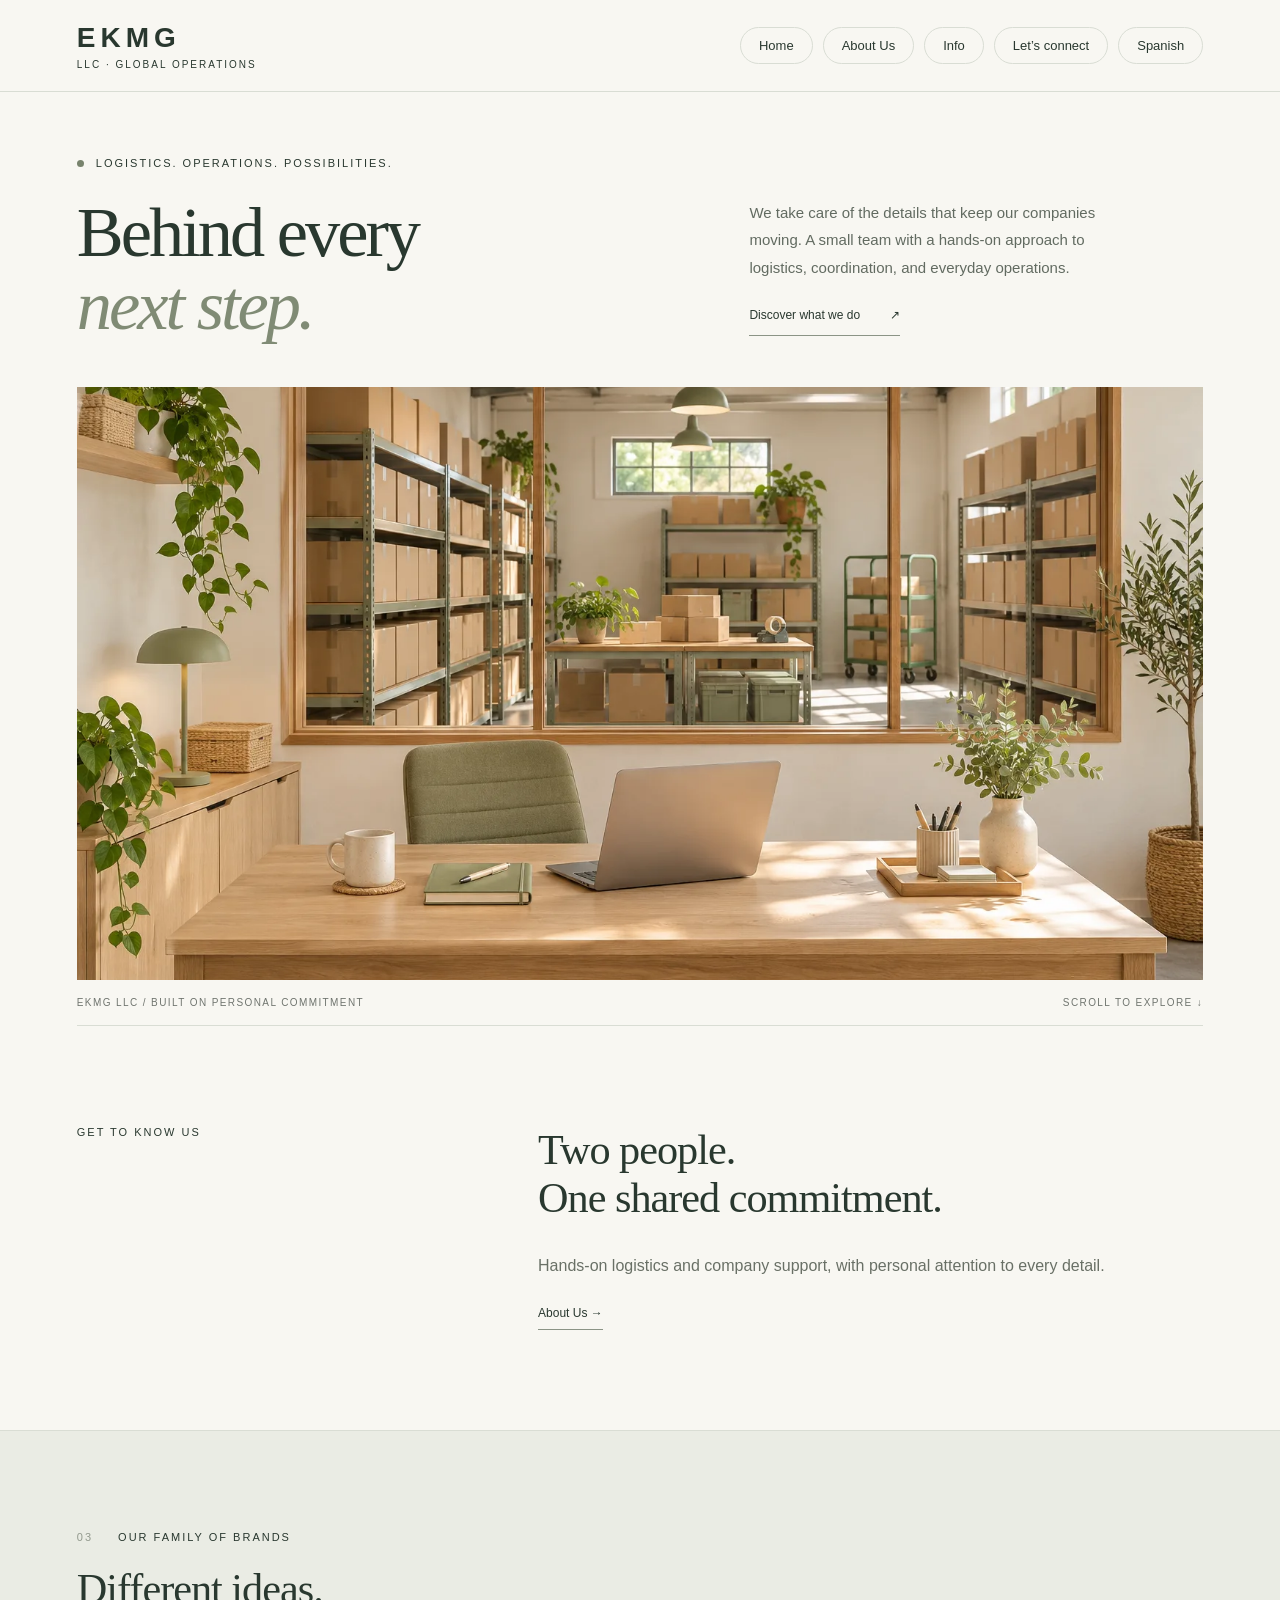
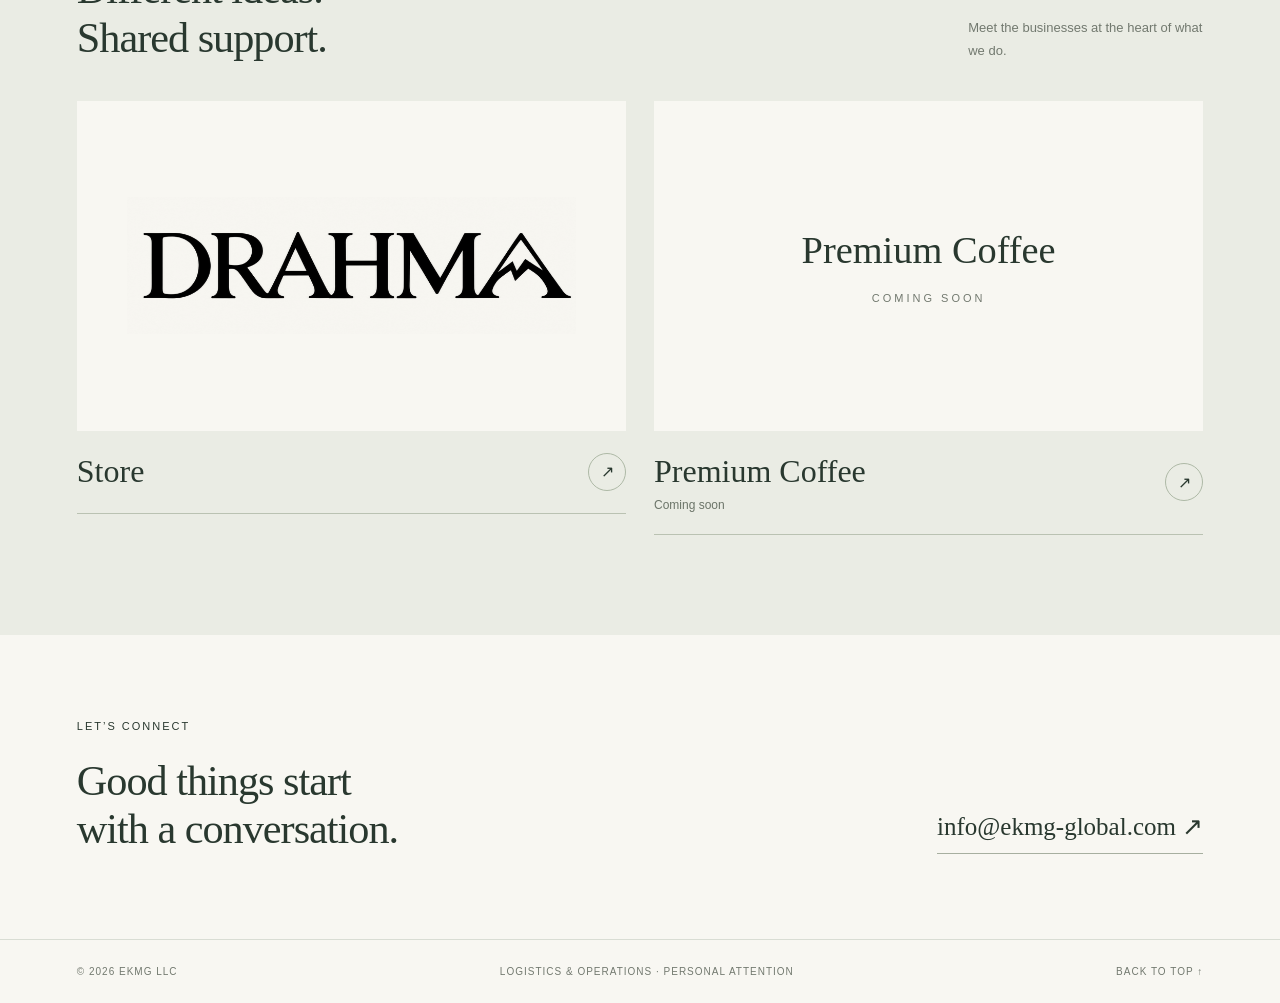
==== commit 585701e6: "Publish approved bilingual warehouse website on custom domain" ====
--- a/index.html
+++ b/index.html
@@ -1,8 +1,13 @@
-<!DOCTYPE html>
-<html lang="en"><head><meta charset="utf-8"><meta name="viewport" content="width=device-width,initial-scale=1"><meta name="description" content="EKMG LLC helps brands move forward with logistics, finance, marketing and sales support."><title>EKMG LLC — Built to move business forward</title><link rel="preconnect" href="https://fonts.googleapis.com"><link href="https://fonts.googleapis.com/css2?family=DM+Sans:wght@400;500;600;700&family=Manrope:wght@400;500;600;700;800&display=swap" rel="stylesheet"><link rel="stylesheet" href="styles.css"></head><body>
-<header><a class="logo" href="#" aria-label="EKMG LLC home"><span class="mark" aria-hidden="true"><i></i><i></i><i></i><i></i></span>EKMG LLC</a><nav><a href="#services" data-en="Our services" data-es="Servicios">Our services</a><a href="#approach" data-en="Our approach" data-es="Nuestro enfoque">Our approach</a><a href="#about" data-en="About us" data-es="Nosotros">About us</a></nav><div class="right"><div class="langs" aria-label="Language"><button class="active" data-lang="en" aria-pressed="true">EN</button><span>/</span><button data-lang="es" aria-pressed="false">ES</button></div><a class="btn" href="#contact"><span data-en="Let's connect" data-es="Conversemos">Let's connect</span> ↗</a></div></header>
-<main><section class="hero"><div class="eyebrow"><span class="dot"></span><span data-en="Your business. Connected." data-es="Tu negocio. Conectado.">Your business. Connected.</span></div><div class="hero-top"><h1 data-en="Big ambitions.<br>Moving <em>forward.</em>" data-es="Grandes metas.<br>Siempre <em>adelante.</em>">Big ambitions.<br>Moving <em>forward.</em></h1><div class="hero-copy"><p data-en="From logistics to financial planning, marketing to sales. We connect the pieces that help your brand move forward." data-es="De la logística a la planificación financiera, del marketing a las ventas. Conectamos las piezas que ayudan a tu marca a avanzar.">From logistics to financial planning, marketing to sales. We connect the pieces that help your brand move forward.</p><a href="#services" class="btn dark"><span data-en="Explore our services" data-es="Explora nuestros servicios">Explore our services</span> ↗</a></div></div><div class="hero-image"><img src="https://images.unsplash.com/photo-1494412519320-aa613dfb7738?auto=format&fit=crop&w=2200&q=85" alt="Container ship carrying cargo across open water" data-alt-en="Container ship carrying cargo across open water" data-alt-es="Buque portacontenedores transportando carga por el mar"><div class="image-tag"><span>●</span><b data-en="BUILT TO MOVE BUSINESS" data-es="IMPULSAMOS TU NEGOCIO">BUILT TO MOVE BUSINESS</b></div><div class="image-note" data-en="A broader perspective.<br>A clear path ahead." data-es="Una visión más amplia.<br>Un camino claro hacia adelante.">A broader perspective.<br>A clear path ahead.</div></div><div class="band"><span data-en="Logistics & operations" data-es="Logística y operaciones">Logistics & operations</span><span data-en="Financial planning" data-es="Planificación financiera">Financial planning</span><span data-en="Marketing & brand" data-es="Marketing y marca">Marketing & brand</span><span data-en="Sales & growth" data-es="Ventas y crecimiento">Sales & growth</span></div></section>
-<section class="section" id="services"><div class="section-heading"><div><div class="eyebrow" data-en="01 / What we do" data-es="01 / Qué hacemos">01 / What we do</div><h2 data-en="The support behind<br>your next chapter." data-es="El apoyo detrás de<br>tu próxima etapa.">The support behind<br>your next chapter.</h2></div><p data-en="Your business has many moving parts. We bring practical support across the areas that keep it running and help it grow." data-es="Tu negocio tiene muchas piezas en movimiento. Brindamos apoyo práctico en las áreas que lo mantienen en marcha y lo ayudan a crecer.">Your business has many moving parts. We bring practical support across the areas that keep it running and help it grow.</p></div><div class="services"><article class="service"><div class="service-top"><span class="icon">▱</span>01</div><h3 data-en="Logistics & operations" data-es="Logística y operaciones">Logistics & operations</h3><p data-en="Bring clarity to inventory, fulfillment, and supply coordination so your products can keep moving." data-es="Organiza el inventario, los pedidos y la coordinación de suministros para que tus productos sigan en movimiento.">Bring clarity to inventory, fulfillment, and supply coordination so your products can keep moving.</p></article><article class="service"><div class="service-top"><span class="icon">◷</span>02</div><h3 data-en="Finance & planning" data-es="Finanzas y planificación">Finance & planning</h3><p data-en="Understand your costs, organize budgets, and plan cash flow to make more informed business decisions." data-es="Comprende tus costos, organiza presupuestos y planifica el flujo de caja para tomar decisiones empresariales mejor informadas.">Understand your costs, organize budgets, and plan cash flow to make more informed business decisions.</p></article><article class="service"><div class="service-top"><span class="icon">◎</span>03</div><h3 data-en="Marketing & brand" data-es="Marketing y marca">Marketing & brand</h3><p data-en="Give your brand a clear direction with positioning, campaign planning, and a consistent message." data-es="Dale una dirección clara a tu marca con posicionamiento, planificación de campañas y un mensaje coherente.">Give your brand a clear direction with positioning, campaign planning, and a consistent message.</p></article><article class="service"><div class="service-top"><span class="icon">↗</span>04</div><h3 data-en="Sales & growth" data-es="Ventas y crecimiento">Sales & growth</h3><p data-en="Connect your offer with the right audience through sales planning, channel strategy, and customer relationships." data-es="Conecta tu oferta con el público adecuado mediante planificación de ventas, estrategia de canales y relaciones con clientes.">Connect your offer with the right audience through sales planning, channel strategy, and customer relationships.</p></article></div></section>
-<section class="approach" id="approach"><div class="section"><div><div class="eyebrow" data-en="02 / How we work" data-es="02 / Cómo trabajamos">02 / How we work</div><h2 data-en="One shared vision.<br>Every piece connected." data-es="Una visión compartida.<br>Cada pieza conectada.">One shared vision.<br>Every piece connected.</h2><p class="intro" data-en="We start with your business, your priorities, and where you want to go. Then we help turn that direction into practical next steps." data-es="Empezamos por tu negocio, tus prioridades y hacia dónde quieres ir. Después te ayudamos a convertir esa dirección en pasos concretos.">We start with your business, your priorities, and where you want to go. Then we help turn that direction into practical next steps.</p></div><div class="steps"><div class="step"><b>01</b><div><h3 data-en="Understand the business" data-es="Entender el negocio">Understand the business</h3><p data-en="A conversation about your brand, current challenges, and the support you need." data-es="Una conversación sobre tu marca, los desafíos actuales y el apoyo que necesitas.">A conversation about your brand, current challenges, and the support you need.</p></div></div><div class="step"><b>02</b><div><h3 data-en="Build a clear plan" data-es="Crear un plan claro">Build a clear plan</h3><p data-en="Align priorities across operations, finances, marketing, and sales." data-es="Alinear prioridades entre operaciones, finanzas, marketing y ventas.">Align priorities across operations, finances, marketing, and sales.</p></div></div><div class="step"><b>03</b><div><h3 data-en="Move forward together" data-es="Avanzar juntos">Move forward together</h3><p data-en="Put the plan into action, review progress, and adapt as your business evolves." data-es="Poner el plan en marcha, revisar los avances y adaptarnos mientras tu negocio evoluciona.">Put the plan into action, review progress, and adapt as your business evolves.</p></div></div></div></div></section>
-<section class="section about" id="about"><div class="about-copy"><div class="eyebrow" data-en="03 / The people behind EKMG" data-es="03 / Las personas detrás de EKMG">03 / The people behind EKMG</div><h2 data-en="Business owners.<br>Brand builders.<br>Your next collaborators." data-es="Empresarios.<br>Creadores de marcas.<br>Tus próximos aliados.">Business owners.<br>Brand builders.<br>Your next collaborators.</h2><p data-en="EKMG LLC is operated by George Barahona and Felo Paredes, co-founders and owners of Drahma Store. That connection to running a brand shapes our practical approach to supporting other businesses." data-es="EKMG LLC está dirigido por George Barahona y Felo Paredes, cofundadores y propietarios de Drahma Store. Esa conexión con la gestión de una marca define nuestro enfoque práctico para apoyar a otros negocios.">EKMG LLC is operated by George Barahona and Felo Paredes, co-founders and owners of Drahma Store. That connection to running a brand shapes our practical approach to supporting other businesses.</p></div><div class="founders"><div class="eyebrow" data-en="Meet the founders" data-es="Conoce a los fundadores">Meet the founders</div><div class="person"><div class="avatar">GB</div><div><h3>George Barahona</h3><p data-en="Co-founder & owner · Drahma Store" data-es="Cofundador y propietario · Drahma Store">Co-founder & owner · Drahma Store</p></div></div><div class="person"><div class="avatar">FP</div><div><h3>Felo Paredes</h3><p data-en="Co-founder & owner · Drahma Store" data-es="Cofundador y propietario · Drahma Store">Co-founder & owner · Drahma Store</p></div></div><p class="founder-note" data-en="Bringing an owner's perspective to your brand's next move." data-es="La perspectiva de un empresario para el próximo paso de tu marca.">Bringing an owner's perspective to your brand's next move.</p></div></section>
-<section class="contact" id="contact"><div><div class="eyebrow" data-en="Let's build what's next" data-es="Construyamos lo que viene">Let's build what's next</div><h2 data-en="Your next move<br>starts with a conversation." data-es="Tu próximo paso empieza<br>con una conversación.">Your next move<br>starts with a conversation.</h2><p data-en="Tell us about your brand and where you want to take it." data-es="Cuéntanos sobre tu marca y adónde quieres llevarla.">Tell us about your brand and where you want to take it.</p></div><div class="contact-action"><a class="btn dark" href="mailto:info@EKLMG-global.com"><span data-en="Start a conversation" data-es="Inicia una conversación">Start a conversation</span> ↗</a><a class="email" href="mailto:info@EKLMG-global.com">info@EKLMG-global.com</a></div></section></main><footer><a class="logo" href="#"><span class="mark" aria-hidden="true"><i></i><i></i><i></i><i></i></span>EKMG LLC</a><small data-en="© 2026 EKMG LLC. All rights reserved." data-es="© 2026 EKMG LLC. Todos los derechos reservados.">© 2026 EKMG LLC. All rights reserved.</small><a href="#" style="font-size:12px" data-en="Back to top ↑" data-es="Volver arriba ↑">Back to top ↑</a></footer><script src="script.js" defer></script></body></html>
+<!doctype html>
+<html lang="en"><head><meta charset="utf-8"><meta name="viewport" content="width=device-width, initial-scale=1"><meta name="description" content="EKMG LLC is a two-person team supporting our companies through hands-on logistics, coordination, and everyday operations."><title>EKMG LLC — Behind every next step.</title><style>
+:root{--ink:#29382f;--paper:#f8f7f2;--muted:#70756f;--line:#d9ddd4}*{box-sizing:border-box}html{scroll-behavior:smooth;scroll-padding-top:95px}body{margin:0;background:var(--paper);color:var(--ink);font-family:Arial,Helvetica,sans-serif}a{color:inherit;text-decoration:none}button{font:inherit}header{height:92px;padding:0 6%;display:flex;align-items:center;justify-content:space-between;background:var(--paper);border-bottom:1px solid var(--line)}.logo{font-size:28px;letter-spacing:5px;font-weight:700}.logo small{font-size:10px;letter-spacing:2px;display:block;margin-top:5px;font-weight:400}nav{display:flex;gap:32px;font-size:13px}nav a:hover,.email:hover{text-decoration:underline;text-underline-offset:5px}.contact{border:1px solid #a9b2a7;padding:12px 20px}.hero{padding:65px 6% 0}.eyebrow{font-size:11px;letter-spacing:2px;text-transform:uppercase;display:flex;align-items:center;gap:12px}.eyebrow:before{content:'';height:7px;width:7px;background:#78836d;border-radius:50%}.hero-top{display:grid;grid-template-columns:1.35fr 1fr;gap:60px;align-items:end;margin:27px 0 46px}h1,h2,h3,p{margin:0}h1,h2{font-family:Georgia,'Times New Roman',serif;font-weight:400}h1{font-size:clamp(48px,5.5vw,84px);line-height:1.03;letter-spacing:-3px}h1 em{font-weight:400;color:#808b75}.intro{max-width:380px;padding-bottom:5px;font-size:15px;line-height:1.85;color:#626b61}.text-link{display:inline-flex;gap:30px;color:var(--ink);margin-top:22px;font-size:12px;border-bottom:1px solid #8b9486;padding-bottom:9px}.hero-image{position:relative;height:440px;overflow:hidden}.hero-image img{width:100%;height:100%;object-fit:cover;object-position:center 55%;filter:saturate(.55)}.image-caption{position:absolute;bottom:20px;left:24px;color:white;font-size:11px;letter-spacing:1px;text-shadow:0 1px 7px #222}.hero-foot{display:flex;justify-content:space-between;padding:17px 0;border-bottom:1px solid var(--line);font-size:10px;letter-spacing:1.4px;color:var(--muted)}section{padding:100px 6%}.about{display:grid;grid-template-columns:1fr 1.7fr;gap:70px;border-bottom:1px solid var(--line)}.section-label{font-size:11px;letter-spacing:2px;text-transform:uppercase}.section-label span{color:#92998d;margin-right:20px}h2{font-size:clamp(34px,3.3vw,51px);line-height:1.15;letter-spacing:-1px}.about p{margin-top:28px;max-width:650px;font-size:16px;line-height:1.9;color:#697066}.services-heading{display:flex;justify-content:space-between;align-items:start;margin-bottom:50px}.services-heading h2{max-width:540px}.services{display:grid;grid-template-columns:repeat(3,1fr);gap:38px}.service{padding-top:24px;border-top:1px solid #9ea697}.service .number{font:italic 28px Georgia;color:#8b957f}.service h3{font-size:19px;font-weight:400;margin:25px 0 14px}.service p{font-size:14px;line-height:1.85;color:#697066;max-width:320px}.brands{background:#eaece4}.brands-heading{display:flex;justify-content:space-between;align-items:end;margin-bottom:38px}.brands-heading p{font-size:13px;color:#72796f;max-width:235px;line-height:1.8}.brands-heading h2{margin-top:22px}.brand-grid{display:grid;grid-template-columns:1fr 1fr;gap:28px}.brand{display:block;border:0;background:transparent;text-align:left;color:var(--ink);cursor:pointer;padding:0;width:100%}.brand-image{height:330px;overflow:hidden;position:relative}.brand img{width:100%;height:100%;object-fit:cover;filter:saturate(.55);transition:transform .5s}.brand:hover img{transform:scale(1.035)}.badge{position:absolute;top:19px;left:19px;background:#f8f7f2;padding:9px 13px;text-transform:uppercase;letter-spacing:1.4px;font-size:9px}.brand-info{display:flex;justify-content:space-between;align-items:center;border-bottom:1px solid #bac2b2;padding:22px 0}.brand h3{font:32px Georgia}.brand-info p{margin-top:8px;color:#6b7468;font-size:12px}.arrow{width:38px;height:38px;border:1px solid #aeb9a6;border-radius:50%;display:grid;place-items:center}.reach{display:flex;justify-content:space-between;align-items:end;padding:85px 6%}.reach h2{margin-top:25px}.email{font:25px Georgia;border-bottom:1px solid #a7afa0;padding-bottom:12px}footer{padding:26px 6%;border-top:1px solid var(--line);display:flex;justify-content:space-between;align-items:center;color:#72796f;font-size:10px;letter-spacing:1px}dialog{border:1px solid var(--line);background:var(--paper);color:var(--ink);max-width:480px;padding:40px}dialog::backdrop{background:#18251dc4}dialog h2{font-size:38px}dialog p{line-height:1.8;margin:20px 0;color:#687061}dialog button{padding:10px 18px;background:var(--ink);color:white;border:0;cursor:pointer}a:focus-visible,button:focus-visible{outline:2px solid #627551;outline-offset:6px}@media(max-width:700px){header{height:auto;min-height:100px;flex-wrap:wrap;gap:20px;padding:20px 6%}nav{gap:19px;font-size:12px}.contact{display:none}.hero{padding-top:40px}.hero-top{grid-template-columns:1fr;gap:25px;margin-bottom:30px}h1{letter-spacing:-2px}.hero-image{height:310px}.hero-foot{font-size:8px}.about{grid-template-columns:1fr;gap:30px}section{padding:65px 6%}.services-heading,.brands-heading{display:block}.services-heading h2{margin-top:25px}.services{grid-template-columns:1fr;gap:35px}.service p{max-width:none}.brands-heading p{margin-top:20px}.brand-grid{grid-template-columns:1fr;gap:36px}.brand-image{height:300px}.reach{display:block;padding:65px 6%}.email{display:inline-block;font-size:22px;margin-top:35px}footer{gap:20px;align-items:start;line-height:1.8} }
+nav a{border:1px solid var(--line);border-radius:24px;padding:10px 18px}nav a:hover{background:#eaece4;text-decoration:none}nav{gap:10px}.brand .brand-logo{width:190px;height:auto;object-fit:contain;filter:none;mix-blend-mode:multiply}.hero-image{height:auto;aspect-ratio:1.9}.hero-image img{object-position:center;filter:none}.brand-image img{filter:none}.page-intro{padding:70px 6% 0}.page-intro h1{font-size:60px}.about-button{margin-top:25px}@media(max-width:700px){nav a{padding:8px 12px}.hero-image{aspect-ratio:1.35}.page-intro h1{font-size:44px}}.logo-only,.coffee-only{background:#f8f7f2;display:flex;align-items:center;justify-content:center;padding:50px}.brand .logo-only img{height:auto;width:100%;object-fit:contain;mix-blend-mode:multiply;transform:none}.coffee-only{flex-direction:column;gap:20px}.coffee-only span{font:clamp(28px,3vw,44px) Georgia,serif}.coffee-only small{font-size:11px;text-transform:uppercase;letter-spacing:3px;color:#72796f}nav{flex-wrap:wrap}header{gap:18px}@media(min-width:701px) and (max-width:1100px){header{height:auto;min-height:92px;flex-wrap:wrap;padding-top:20px;padding-bottom:20px}}@media(max-width:700px){nav{gap:7px;font-size:11px}nav a{padding:8px 10px}}</style></head><body>
+<header><a class="logo" href="index.html" aria-label="EKMG LLC home">EKMG<small>LLC · GLOBAL OPERATIONS</small></a><nav aria-label="Main navigation"><a href="index.html">Home</a><a href="about.html">About Us</a><a href="info.html">Info</a><a href="mailto:info@ekmg-global.com">Let’s connect</a><a href="index-es.html" lang="es" hreflang="es">Spanish</a></nav></header>
+<main><div class="hero" id="home"><div class="eyebrow">Logistics. Operations. Possibilities.</div><div class="hero-top"><h1>Behind every<br><em>next step.</em></h1><div class="intro">We take care of the details that keep our companies moving. A small team with a hands-on approach to logistics, coordination, and everyday operations.<br><a class="text-link" href="info.html">Discover what we do <span>↗</span></a></div></div><div class="hero-image"><img src="assets/warehouse.webp" alt="A cozy desk overlooking a small warehouse with neatly arranged boxes"></div><div class="hero-foot"><span>EKMG LLC / BUILT ON PERSONAL COMMITMENT</span><span>SCROLL TO EXPLORE ↓</span></div></div>
+<section class="about"><div class="section-label">Get to know us</div><div><h2>Two people.<br>One shared commitment.</h2><p>Hands-on logistics and company support, with personal attention to every detail.</p><a class="text-link about-button" href="about.html">About Us →</a></div></section>
+
+<section class="brands" id="brands"><div class="brands-heading"><div><div class="section-label"><span>03</span> Our family of brands</div><h2>Different ideas.<br>Shared support.</h2></div><p>Meet the businesses at the heart of what we do.</p></div><div class="brand-grid"><a href="#drahma" class="brand" data-brand="drahma"><div class="brand-image logo-only"><img src="assets/drahma-logo.png" alt="DRAHMA"></div><div class="brand-info"><div><h3>Store</h3></div><span class="arrow">↗</span></div></a><a href="#coffee" class="brand" data-brand="coffee"><div class="brand-image coffee-only"><span>Premium Coffee</span><small>Coming soon</small></div><div class="brand-info"><div><h3>Premium Coffee</h3><p>Coming soon</p></div><span class="arrow">↗</span></div></a></div></section>
+<section class="reach" id="contact"><div><div class="section-label">Let’s connect</div><h2>Good things start<br>with a conversation.</h2></div><a class="email" href="mailto:info@ekmg-global.com">info@ekmg-global.com ↗</a></section></main><footer><span>© 2026 EKMG LLC</span><span>LOGISTICS & OPERATIONS · PERSONAL ATTENTION</span><a href="index.html">BACK TO TOP ↑</a></footer>
+<dialog id="brand-dialog"><h2 id="dialog-title"></h2><p id="dialog-description"></p><a class="text-link" href="mailto:info@ekmg-global.com">Contact EKMG ↗</a><br><br><button id="close-dialog">Close</button></dialog><script>
+const modal=document.getElementById('brand-dialog');document.querySelectorAll('[data-brand]').forEach(link=>link.addEventListener('click',e=>{e.preventDefault();const coffee=link.dataset.brand==='coffee';document.getElementById('dialog-title').textContent=coffee?'Premium Coffee, coming soon.':'Discover Drahma.';document.getElementById('dialog-description').textContent=coffee?'A new coffee venture is on the way. Contact us for updates as we prepare for launch.':'Drahma is part of our family of companies. For store information and inquiries, contact our team while we prepare the direct store link.';modal.showModal()}));document.getElementById('close-dialog').onclick=()=>modal.close();modal.addEventListener('click',e=>{if(e.target===modal){const r=modal.getBoundingClientRect();if(e.clientX<r.left||e.clientX>r.right||e.clientY<r.top||e.clientY>r.bottom)modal.close()}});
+</script></body></html>
